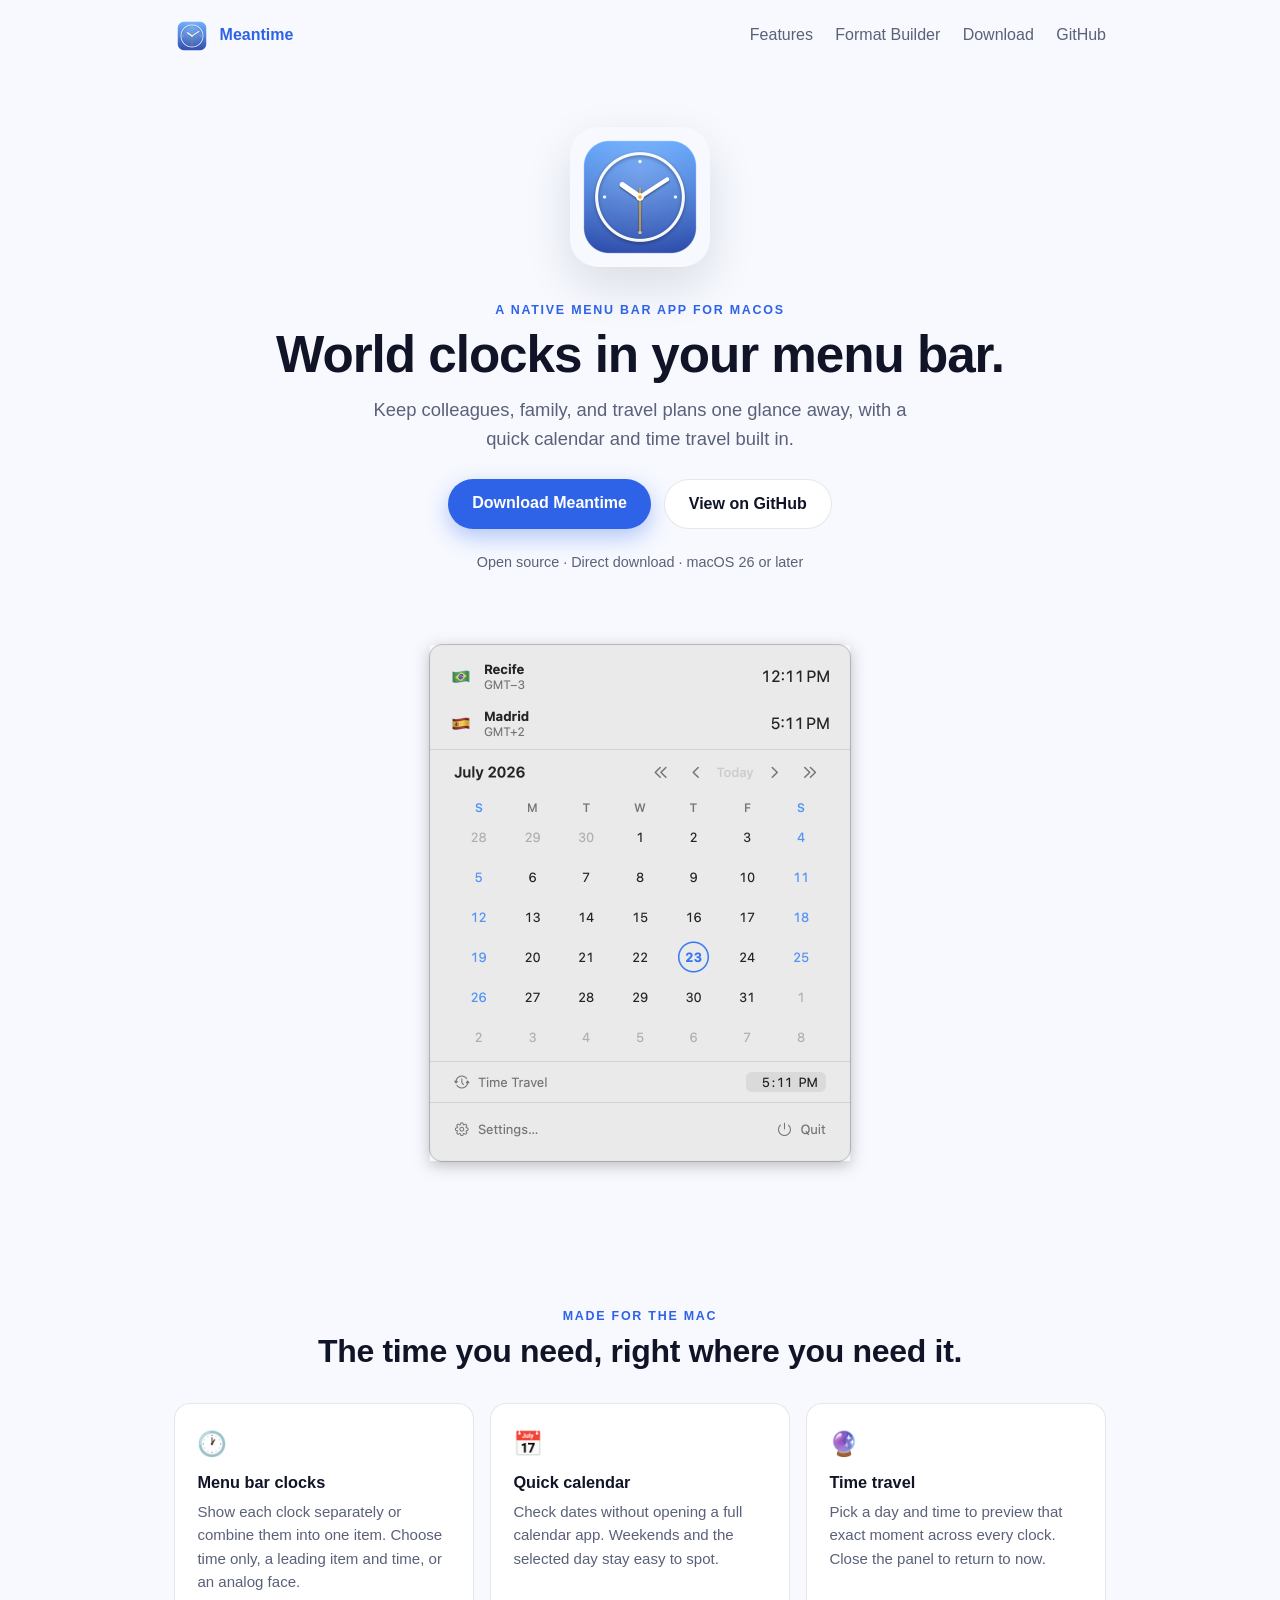
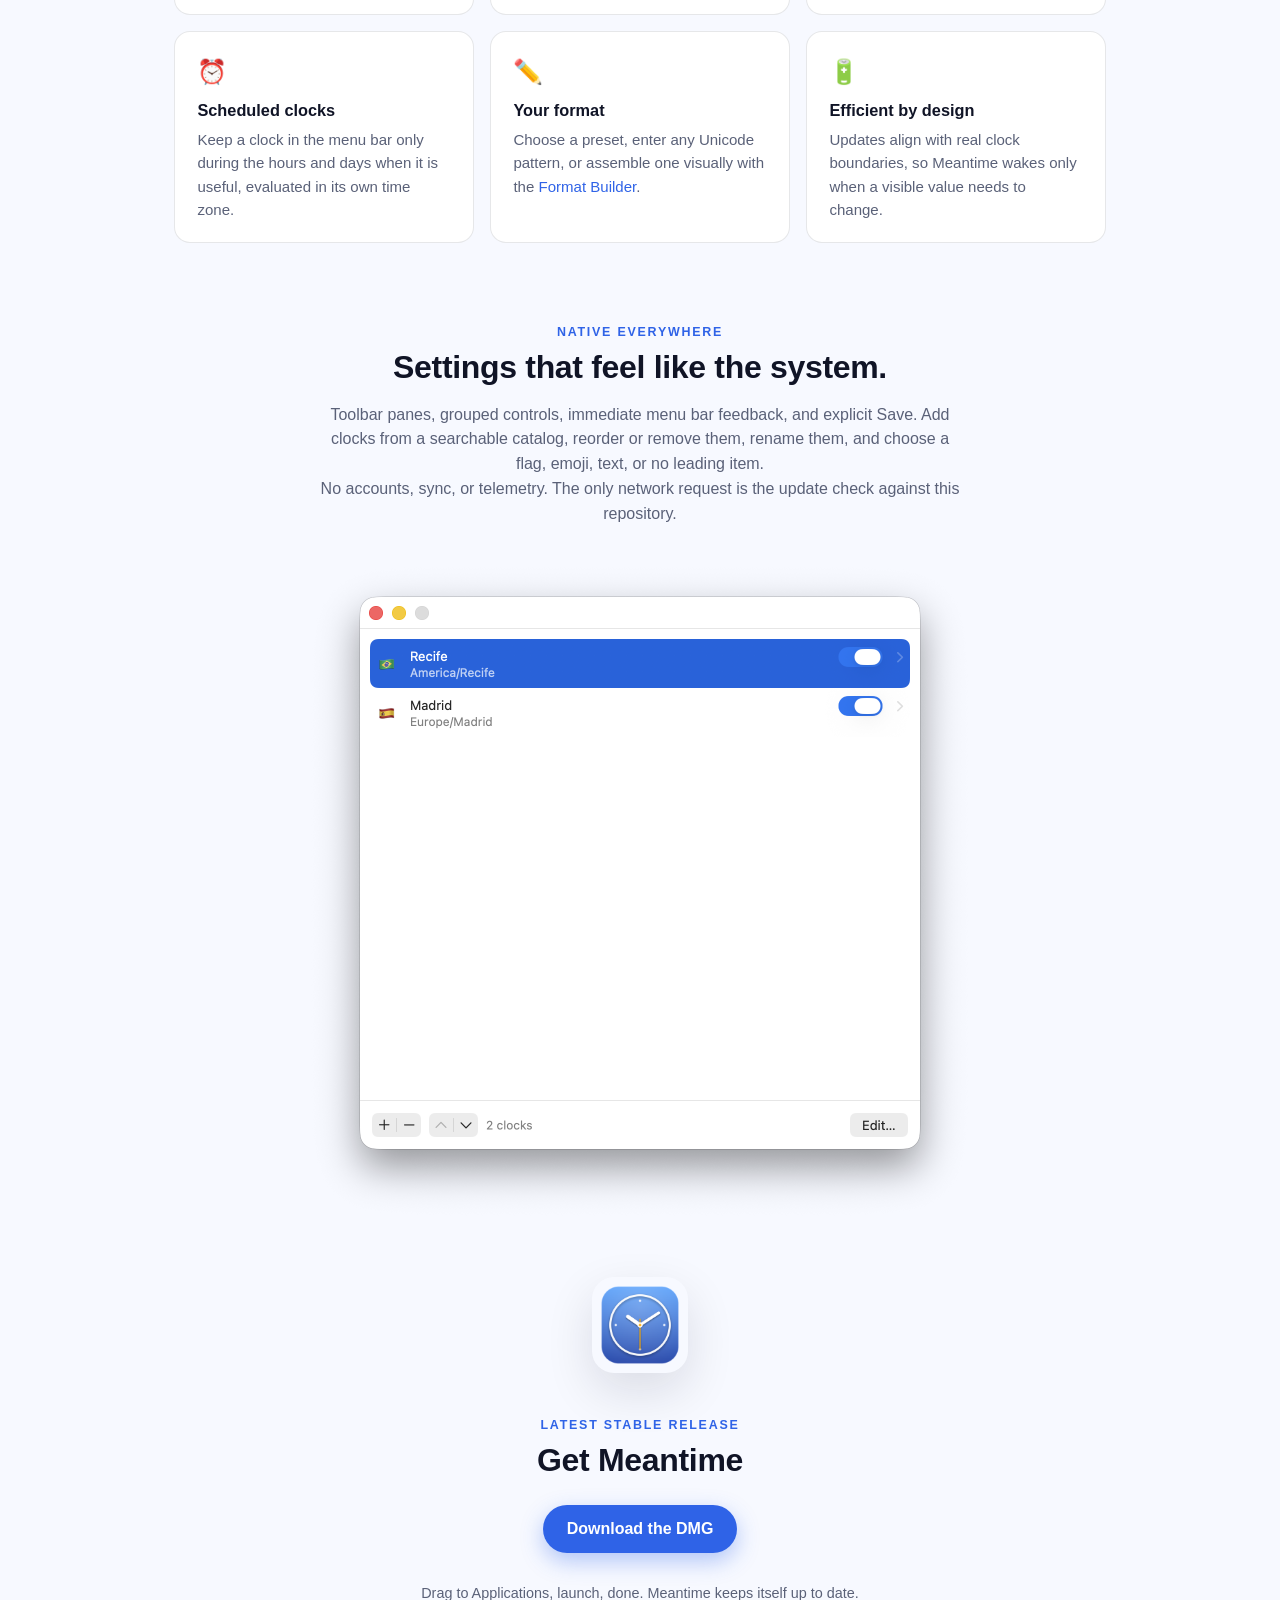
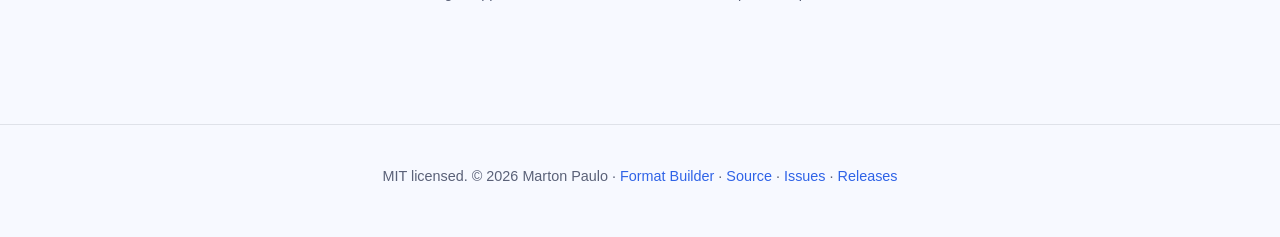
==== docs/index.html @ 8549adee "feat(site): social card on the v2 visual system, published as JPEG A violet dusk gradient (day turni" ====
<!doctype html>
<html lang="en">
<head>
  <meta charset="utf-8">
  <meta name="viewport" content="width=device-width, initial-scale=1">
  <meta name="color-scheme" content="light dark">
  <title>Meantime · World clock for the Mac menu bar</title>
  <meta name="description" content="A native macOS world clock for the menu bar: scheduled clocks, a quick month calendar, time travel across time zones and a custom format. Free and open source.">
  <meta name="theme-color" content="#f7f9ff" media="(prefers-color-scheme: light)">
  <meta name="theme-color" content="#0b0e1a" media="(prefers-color-scheme: dark)">
  <link rel="canonical" href="https://meantime.martonpaulo.com/">
  <link rel="icon" type="image/png" href="assets/favicon.png">
  <link rel="apple-touch-icon" href="assets/app-icon.png">
  <meta property="og:type" content="website">
  <meta property="og:site_name" content="Meantime">
  <meta property="og:locale" content="en_US">
  <meta property="og:title" content="Meantime · World clock for the Mac menu bar">
  <meta property="og:description" content="A native macOS world clock for the menu bar: scheduled clocks, a quick month calendar, time travel across time zones and a custom format. Free and open source.">
  <meta property="og:url" content="https://meantime.martonpaulo.com/">
  <meta property="og:image" content="https://meantime.martonpaulo.com/social-card.jpg">
  <meta property="og:image:type" content="image/jpeg">
  <meta property="og:image:width" content="1200">
  <meta property="og:image:height" content="630">
  <meta property="og:image:alt" content="The Meantime clock icon and the words Free for Mac, open source, Meantime, World clocks in your menu bar, beside the Meantime panel with two clocks and a month calendar.">
  <meta name="twitter:card" content="summary_large_image">
  <meta name="twitter:title" content="Meantime · World clock for the Mac menu bar">
  <meta name="twitter:description" content="A native macOS world clock for the menu bar: scheduled clocks, a quick month calendar, time travel across time zones and a custom format. Free and open source.">
  <meta name="twitter:image" content="https://meantime.martonpaulo.com/social-card.jpg">
  <meta name="twitter:image:alt" content="Meantime: world clocks in your menu bar">
  <script type="application/ld+json">
  {
    "@context": "https://schema.org",
    "@type": "SoftwareApplication",
    "name": "Meantime",
    "url": "https://meantime.martonpaulo.com/",
    "description": "A native macOS menu bar app for world clocks: scheduled clocks, a quick month calendar, time travel, and a fully buildable time format.",
    "applicationCategory": "UtilitiesApplication",
    "operatingSystem": "macOS 26 or later",
    "image": "https://meantime.martonpaulo.com/social-card.jpg",
    "screenshot": "https://meantime.martonpaulo.com/screenshots/panel.webp",
    "downloadUrl": "https://github.com/martonpaulo/meantime/releases/latest",
    "license": "https://opensource.org/licenses/MIT",
    "author": { "@type": "Person", "name": "Marton Paulo" },
    "offers": { "@type": "Offer", "price": "0", "priceCurrency": "USD" }
  }
  </script>
  <link rel="preload" as="image" href="screenshots/panel.webp" fetchpriority="high">
  <link rel="stylesheet" href="styles/main.css">
</head>
<body>
  <a class="skip-link" href="#main">Skip to content</a>
  <header class="site-header" aria-label="Primary navigation">
    <a class="brand" href="#top" aria-label="Meantime home" aria-current="page">
      <img src="assets/app-icon-72.png" width="36" height="36" alt="">
      <span>Meantime</span>
    </a>
    <nav aria-label="Page sections">
      <a href="#features">Features</a>
      <a href="format.html">Format Builder</a>
      <a href="#download">Download</a>
      <a href="https://github.com/martonpaulo/meantime">GitHub</a>
    </nav>
  </header>

  <main id="main">
    <section class="hero" id="top" aria-labelledby="hero-title">
      <img class="hero-icon" src="assets/app-icon-280.png" width="140" height="140" alt="Meantime application icon">
      <p class="eyebrow">A native menu bar app for macOS</p>
      <h1 id="hero-title">World clocks in your menu bar.</h1>
      <p class="hero-summary">Keep colleagues, family, and travel plans one glance away, with a quick calendar and time travel built in.</p>
      <div class="actions">
        <a class="button primary" href="https://github.com/martonpaulo/meantime/releases/latest">Download Meantime</a>
        <a class="button secondary" href="https://github.com/martonpaulo/meantime">View on GitHub</a>
      </div>
      <p class="compatibility">Open source · Direct download · macOS 26 or later</p>
      <img class="hero-shot" src="screenshots/panel.webp"
           alt="The Meantime panel showing world clocks, a month calendar, and time travel"
           width="466" height="562" fetchpriority="high" decoding="async">
    </section>

    <section class="section" id="features" aria-labelledby="features-title">
      <p class="eyebrow">Made for the Mac</p>
      <h2 id="features-title">The time you need, right where you need it.</h2>
      <div class="feature-grid">
        <article><span aria-hidden="true">🕐</span><h3>Menu bar clocks</h3><p>Show each clock separately or combine them into one item. Choose time only, a leading item and time, or an analog face.</p></article>
        <article><span aria-hidden="true">📅</span><h3>Quick calendar</h3><p>Check dates without opening a full calendar app. Weekends and the selected day stay easy to spot.</p></article>
        <article><span aria-hidden="true">🔮</span><h3>Time travel</h3><p>Pick a day and time to preview that exact moment across every clock. Close the panel to return to now.</p></article>
        <article><span aria-hidden="true">⏰</span><h3>Scheduled clocks</h3><p>Keep a clock in the menu bar only during the hours and days when it is useful, evaluated in its own time zone.</p></article>
        <article><span aria-hidden="true">✏️</span><h3>Your format</h3><p>Choose a preset, enter any Unicode pattern, or assemble one visually with the <a href="format.html">Format Builder</a>.</p></article>
        <article><span aria-hidden="true">🔋</span><h3>Efficient by design</h3><p>Updates align with real clock boundaries, so Meantime wakes only when a visible value needs to change.</p></article>
      </div>
    </section>

    <section class="section" aria-labelledby="settings-title">
      <p class="eyebrow">Native everywhere</p>
      <h2 id="settings-title">Settings that feel like the system.</h2>
      <p>Toolbar panes, grouped controls, immediate menu bar feedback, and explicit Save. Add clocks from a searchable catalog, reorder or remove them, rename them, and choose a flag, emoji, text, or no leading item.</p>
      <p>No accounts, sync, or telemetry. The only network request is the update check against this repository.</p>
      <img class="settings-shot" src="screenshots/settings-clocks.webp"
           alt="Meantime Settings showing a native selectable list of clocks with add, remove, reorder, and edit controls"
           width="672" height="664" loading="lazy" decoding="async">
    </section>

    <section class="section download" id="download" aria-labelledby="download-title">
      <img src="assets/app-icon-280.png" alt="" width="96" height="96" loading="lazy" decoding="async">
      <p class="eyebrow">Latest stable release</p>
      <h2 id="download-title">Get Meantime</h2>
      <div class="actions">
        <a class="button primary" href="https://github.com/martonpaulo/meantime/releases/latest">Download the DMG</a>
      </div>
      <p class="compatibility">Drag to Applications, launch, done. Meantime keeps itself up to date.</p>
    </section>
  </main>

  <footer class="site-footer">
    <p>MIT licensed. © 2026 Marton Paulo ·
      <a href="format.html">Format Builder</a> ·
      <a href="https://github.com/martonpaulo/meantime">Source</a> ·
      <a href="https://github.com/martonpaulo/meantime/issues">Issues</a> ·
      <a href="https://github.com/martonpaulo/meantime/releases">Releases</a>
    </p>
  </footer>
</body>
</html>
---- docs/styles/main.css ----
/* Meantime landing page: self-contained, light/dark aware. */
:root {
  color-scheme: light dark;
  --bg: #f7f9ff;
  --surface: #ffffff;
  --ink: #101426;
  --muted: #5a6178;
  --accent: #2f63e7;
  --error: #b42318;
  --accent-ink: #ffffff;
  --border: rgba(16, 20, 38, 0.10);
  --shadow: 0 18px 48px rgba(16, 20, 38, 0.12);
  --radius: 16px;
}
@media (prefers-color-scheme: dark) {
  :root {
    --bg: #0b0e1a;
    --surface: #151a2c;
    --ink: #eef1fb;
    --muted: #9aa3c0;
    --accent: #5a8bff;
    --error: #ff6961;
    --accent-ink: #0b0e1a;
    --border: rgba(238, 241, 251, 0.12);
    --shadow: 0 18px 48px rgba(0, 0, 0, 0.5);
  }
}

* { box-sizing: border-box; }
/* Animated scrolling is a vestibular trigger, so offer it only to visitors who
   have not asked the system for reduced motion. */
@media (prefers-reduced-motion: no-preference) {
  html { scroll-behavior: smooth; }
}
body {
  margin: 0;
  font-family: -apple-system, BlinkMacSystemFont, "SF Pro Text", "Helvetica Neue", sans-serif;
  background: var(--bg);
  color: var(--ink);
  line-height: 1.55;
}
img { max-width: 100%; height: auto; }
a { color: var(--accent); text-decoration: none; }
a:hover { text-decoration: underline; }
:where(a, button, input, select):focus-visible {
  outline: 3px solid var(--accent);
  outline-offset: 3px;
}

.skip-link {
  position: absolute; left: -9999px; top: 0; background: var(--accent);
  color: var(--accent-ink); padding: 0.5rem 1rem; border-radius: 8px; z-index: 10;
}
.skip-link:focus { left: 1rem; top: 1rem; }

.site-header {
  display: flex; align-items: center; justify-content: space-between;
  flex-wrap: wrap; gap: 0.5rem 1.2rem;
  max-width: 980px; margin: 0 auto; padding: 1.1rem 1.5rem;
}
.brand { display: flex; align-items: center; gap: 0.6rem; font-weight: 700; color: var(--ink); flex-shrink: 0; }
.brand img { border-radius: 8px; }
.site-header nav { display: flex; gap: 1.4rem; }
.site-header nav a { color: var(--muted); font-weight: 500; }
.site-header nav a:hover { color: var(--accent); text-decoration: none; }
.site-header [aria-current="page"] { color: var(--accent); }

@media (max-width: 640px) {
  .site-header { justify-content: center; padding-inline: 1rem; }
  .site-header nav {
    width: 100%; justify-content: center; flex-wrap: wrap;
    gap: 0.5rem 1rem; text-align: center;
  }
}

main { max-width: 980px; margin: 0 auto; padding: 0 1.5rem 4rem; }

.hero { text-align: center; padding: 3.5rem 0 2rem; }
.hero-icon { border-radius: 28px; box-shadow: var(--shadow); }
.eyebrow {
  text-transform: uppercase; letter-spacing: 0.14em; font-size: 0.78rem;
  font-weight: 700; color: var(--accent); margin: 1.6rem 0 0.4rem;
}
h1 { font-size: clamp(2.1rem, 5.5vw, 3.2rem); line-height: 1.12; margin: 0.2rem 0 0.8rem; letter-spacing: -0.02em; }
h2 { font-size: clamp(1.5rem, 3.4vw, 2rem); line-height: 1.18; margin: 0.2rem 0 0.7rem; letter-spacing: -0.01em; }
.hero-summary { font-size: 1.15rem; color: var(--muted); max-width: 34rem; margin: 0 auto 1.6rem; }

.actions { display: flex; gap: 0.8rem; justify-content: center; flex-wrap: wrap; }
.button {
  display: inline-block; padding: 0.72rem 1.5rem; border-radius: 999px;
  font-weight: 600; transition: transform 0.12s ease, box-shadow 0.12s ease;
}
.button:hover { text-decoration: none; transform: translateY(-1px); }
.button.primary { background: var(--accent); color: var(--accent-ink); box-shadow: 0 8px 22px rgba(47, 99, 231, 0.35); }
.button.secondary { border: 1px solid var(--border); color: var(--ink); background: var(--surface); }
.compatibility { color: var(--muted); font-size: 0.9rem; margin-top: 1rem; }
.actions + .compatibility { margin-top: 1.35rem; }

/* The screenshots are captures of the real windows, so they already carry the
   system's own corner radius and shadow. Adding a border-radius here would cut
   the corner at a different radius than the window's, and a box-shadow would
   stack a second shadow on top of the one in the image. */
.hero-shot { margin-top: 2.4rem; }
.settings-shot { display: block; margin: 2rem auto 0; }

.section { padding: 3.4rem 0 0; text-align: center; }
.section > p:not(.eyebrow) { color: var(--muted); max-width: 40rem; margin: 0 auto; }
.section h2 { margin-bottom: 1rem; }
.section .actions { margin-top: 1.6rem; }

.feature-grid {
  display: grid; grid-template-columns: repeat(auto-fit, minmax(250px, 1fr));
  gap: 1rem; margin-top: 2rem; text-align: left;
}
.feature-grid article {
  background: var(--surface); border: 1px solid var(--border);
  border-radius: var(--radius); padding: 1.3rem 1.4rem;
}
.feature-grid span { font-size: 1.5rem; }
.feature-grid h3 { margin: 0.5rem 0 0.3rem; font-size: 1.02rem; }
.feature-grid p { margin: 0; color: var(--muted); font-size: 0.94rem; }

.download { padding-bottom: 0.5rem; }
.download img { border-radius: 22px; box-shadow: var(--shadow); margin-bottom: 0.6rem; }
.section.download > .compatibility { margin-top: 1.8rem; }

/* Format builder */
.builder-page { padding-top: 2rem; }
.builder-intro { max-width: 36rem; margin: 0 auto; }
.builder {
  max-width: 720px; margin: 0 auto; text-align: left;
  /* Room the sticky pattern bar occupies, so scrolling a control into view
     never parks it underneath. Below 560px the bar wraps onto two rows. */
  --sticky-allowance: 7.5rem;
}
@media (max-width: 560px) { .builder { --sticky-allowance: 11rem; } }
/* Keep only the pattern field and its buttons in view while the token reference
   below scrolls: a compact bar the page can always spare room for. The preview
   and preset stay in normal flow, because at their full-date height they used to
   cover the whole short viewport and swallow clicks meant for the tokens below. */
.builder-sticky {
  position: sticky;
  top: 0;
  z-index: 5;
  background: var(--bg);
  padding-block: 0.8rem;
  margin-bottom: 1.6rem;
}
.builder-sticky .pattern-row { margin-bottom: 0; }
/* Heights are in rem so the guard follows browser zoom and text scaling: below
   roughly three bar heights of viewport there is nothing left to scroll past,
   so the bar returns to normal flow rather than sitting on top of the tokens. */
@media (max-height: 18rem) {
  .builder-sticky { position: static; }
  .builder { --sticky-allowance: 1rem; }
}
@media (max-width: 560px) and (max-height: 26rem) {
  /* Below 560px the bar wraps onto two rows and needs proportionally more space. */
  .builder-sticky { position: static; }
  .builder { --sticky-allowance: 1rem; }
}
/* Never scroll a builder control flush against a viewport edge, and never under
   the sticky bar: focus follows this margin, so keyboard users always see the
   control they just reached. */
.builder fieldset,
.builder :is(button, input, select) {
  scroll-margin-block: var(--sticky-allowance) 2rem;
}
.preview-card {
  background: var(--surface); border: 1px solid var(--border);
  border-radius: var(--radius); box-shadow: var(--shadow);
  padding: 1.6rem; text-align: center; margin: 2rem 0 1.4rem;
}
.preview-time {
  font-variant-numeric: tabular-nums;
  font-size: clamp(2rem, 6vw, 3rem); font-weight: 700; letter-spacing: -0.01em;
}
.preview-caption { color: var(--muted); font-size: 0.85rem; margin: 0.3rem 0 0; }
.preset-row { margin-bottom: 1rem; }
.preset-row label, .literal-row label { display: block; font-weight: 650; margin-bottom: 0.35rem; }
.preset-row select, .pattern-row input, .literal-row input {
  width: 100%; font: inherit; padding: 0.65rem 0.8rem; border-radius: 10px;
  border: 1px solid var(--border); background: var(--surface); color: var(--ink);
}
.pattern-row { display: grid; grid-template-columns: 1fr auto auto; gap: 0.6rem; margin-bottom: 1.6rem; }
.pattern-row input { font: 600 1.05rem/1.4 ui-monospace, "SF Mono", Menlo, monospace; }
.preset-row select:focus, .pattern-row input:focus, .literal-row input:focus {
  outline: 2px solid var(--accent); outline-offset: 1px;
}
.builder-button {
  font: inherit; font-weight: 600; padding: 0.65rem 1rem; border-radius: 10px;
  border: 1px solid var(--border); background: var(--surface); color: var(--ink); cursor: pointer;
}
.builder-button.primary { border-color: var(--accent); background: var(--accent); color: var(--accent-ink); }
.builder-button:hover:not(:disabled) { filter: brightness(1.08); border-color: var(--accent); }
.builder-button:disabled { cursor: not-allowed; opacity: 0.45; }
.builder-groups { display: grid; grid-template-columns: repeat(auto-fit, minmax(210px, 1fr)); gap: 0.8rem; }
.builder fieldset {
  border: 1px solid var(--border); border-radius: var(--radius);
  background: var(--surface); padding: 0.9rem 1rem 1rem; margin: 0;
}
.builder legend {
  font-weight: 700; font-size: 0.78rem; text-transform: uppercase;
  letter-spacing: 0.08em; color: var(--muted); padding: 0 0.35rem;
}
.token-buttons { display: flex; flex-wrap: wrap; gap: 0.45rem; }
.token-buttons button {
  min-width: 3.25rem; font: inherit; cursor: pointer; padding: 0.45rem 0.6rem;
  border: 1px solid var(--border); border-radius: 9px; background: transparent; color: var(--ink);
}
.token-buttons button:hover:not(:disabled) { border-color: var(--accent); }
.token-buttons button:disabled { cursor: not-allowed; opacity: 0.4; }
.token-buttons code { display: block; font-weight: 700; font-family: ui-monospace, "SF Mono", Menlo, monospace; }
.token-buttons small { display: block; color: var(--muted); }
.literal-fieldset { margin-top: 0.8rem !important; }
.literal-row { display: grid; grid-template-columns: 1fr auto; gap: 0.6rem; align-items: end; }
.builder .hint { color: var(--muted); font-size: 0.9rem; }
/* The validation message belongs beside the field it describes: it used to sit
   below the whole token reference, out of sight of the input it explains. */
.builder-status { min-height: 1.5em; color: var(--muted); font-size: 0.9rem; margin: 0.5rem 0 0; }
.builder-status.error { color: var(--error); }
.pattern-row input[aria-invalid="true"] { border-color: var(--error); }
.pattern-row input[aria-invalid="true"]:focus { outline-color: var(--error); }
.builder-help { margin-top: 1.4rem; }
.back { display: inline-block; margin-top: 2rem; }
@media (max-width: 560px) {
  .pattern-row { grid-template-columns: 1fr 1fr; }
  .pattern-row input { grid-column: 1 / -1; }
}

.site-footer {
  border-top: 1px solid var(--border); text-align: center;
  color: var(--muted); font-size: 0.9rem; padding: 1.6rem 1rem 2.2rem;
  margin-top: 3rem;
}
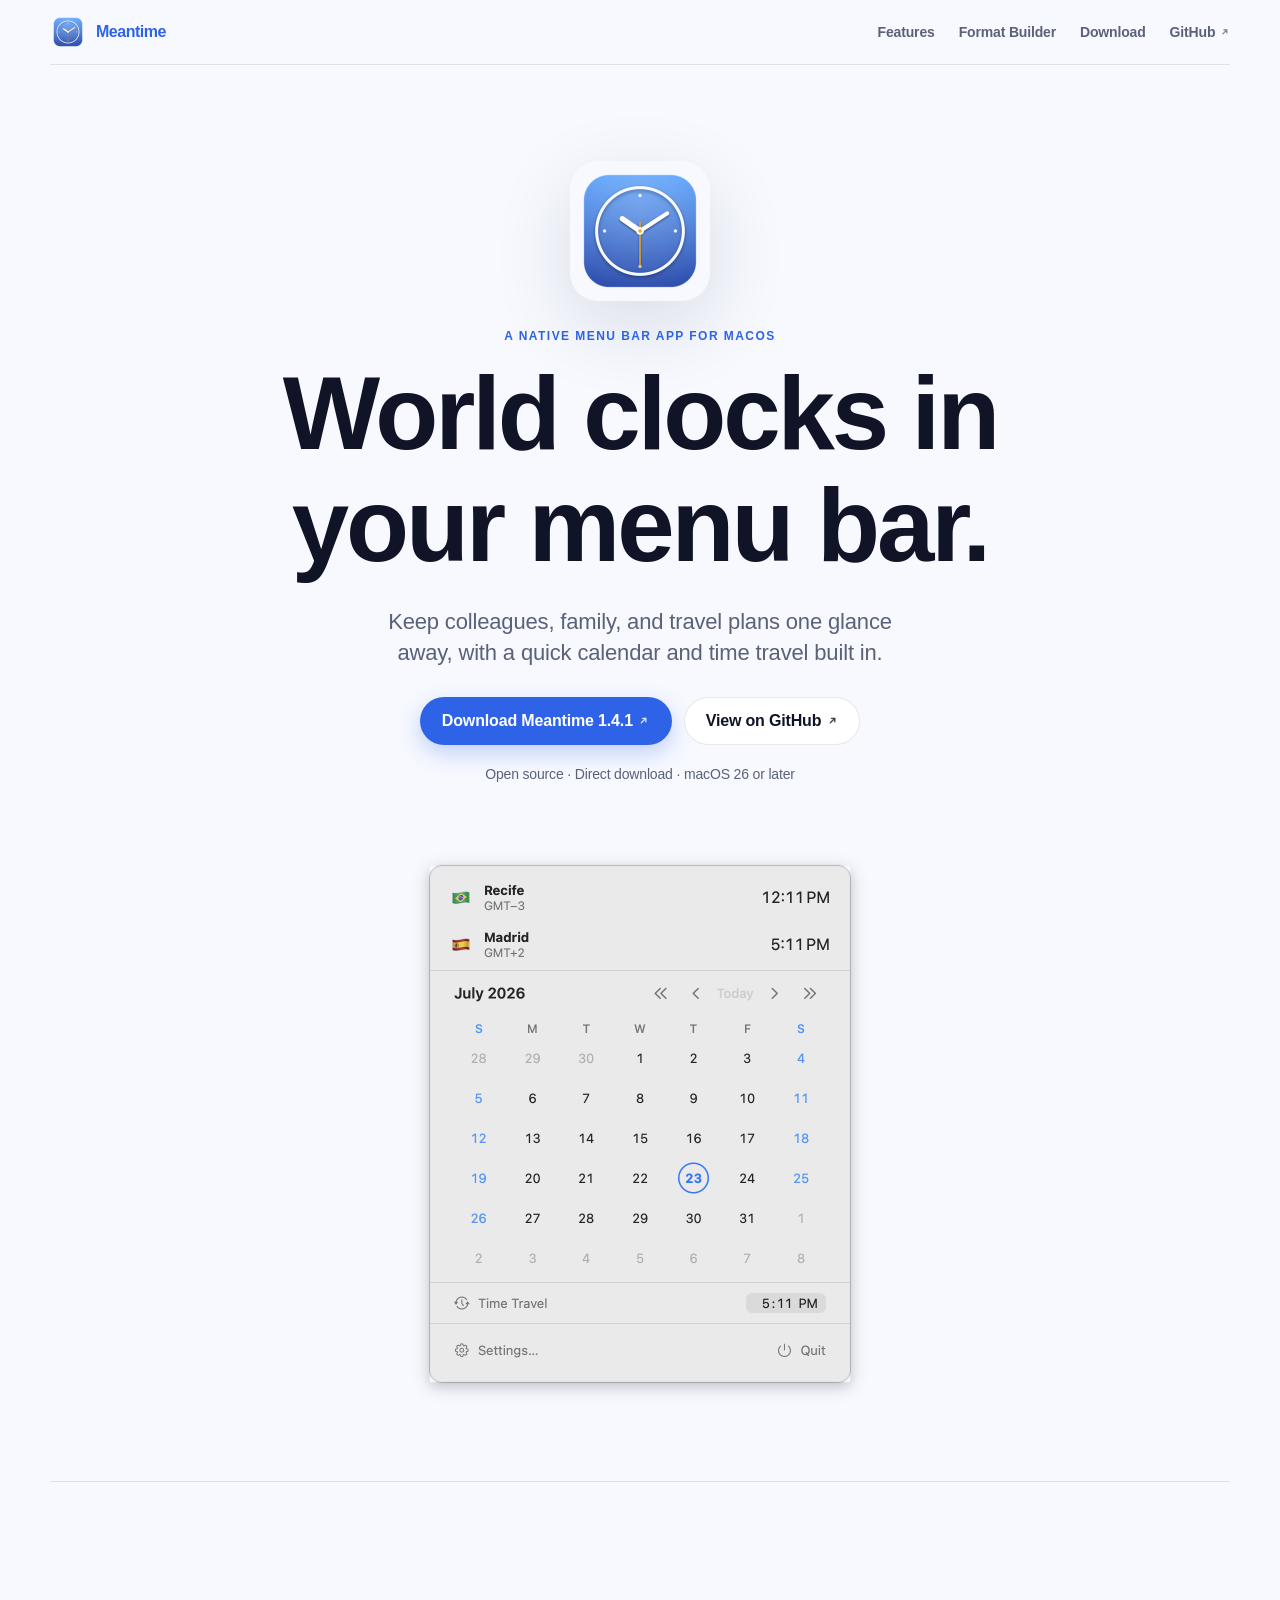
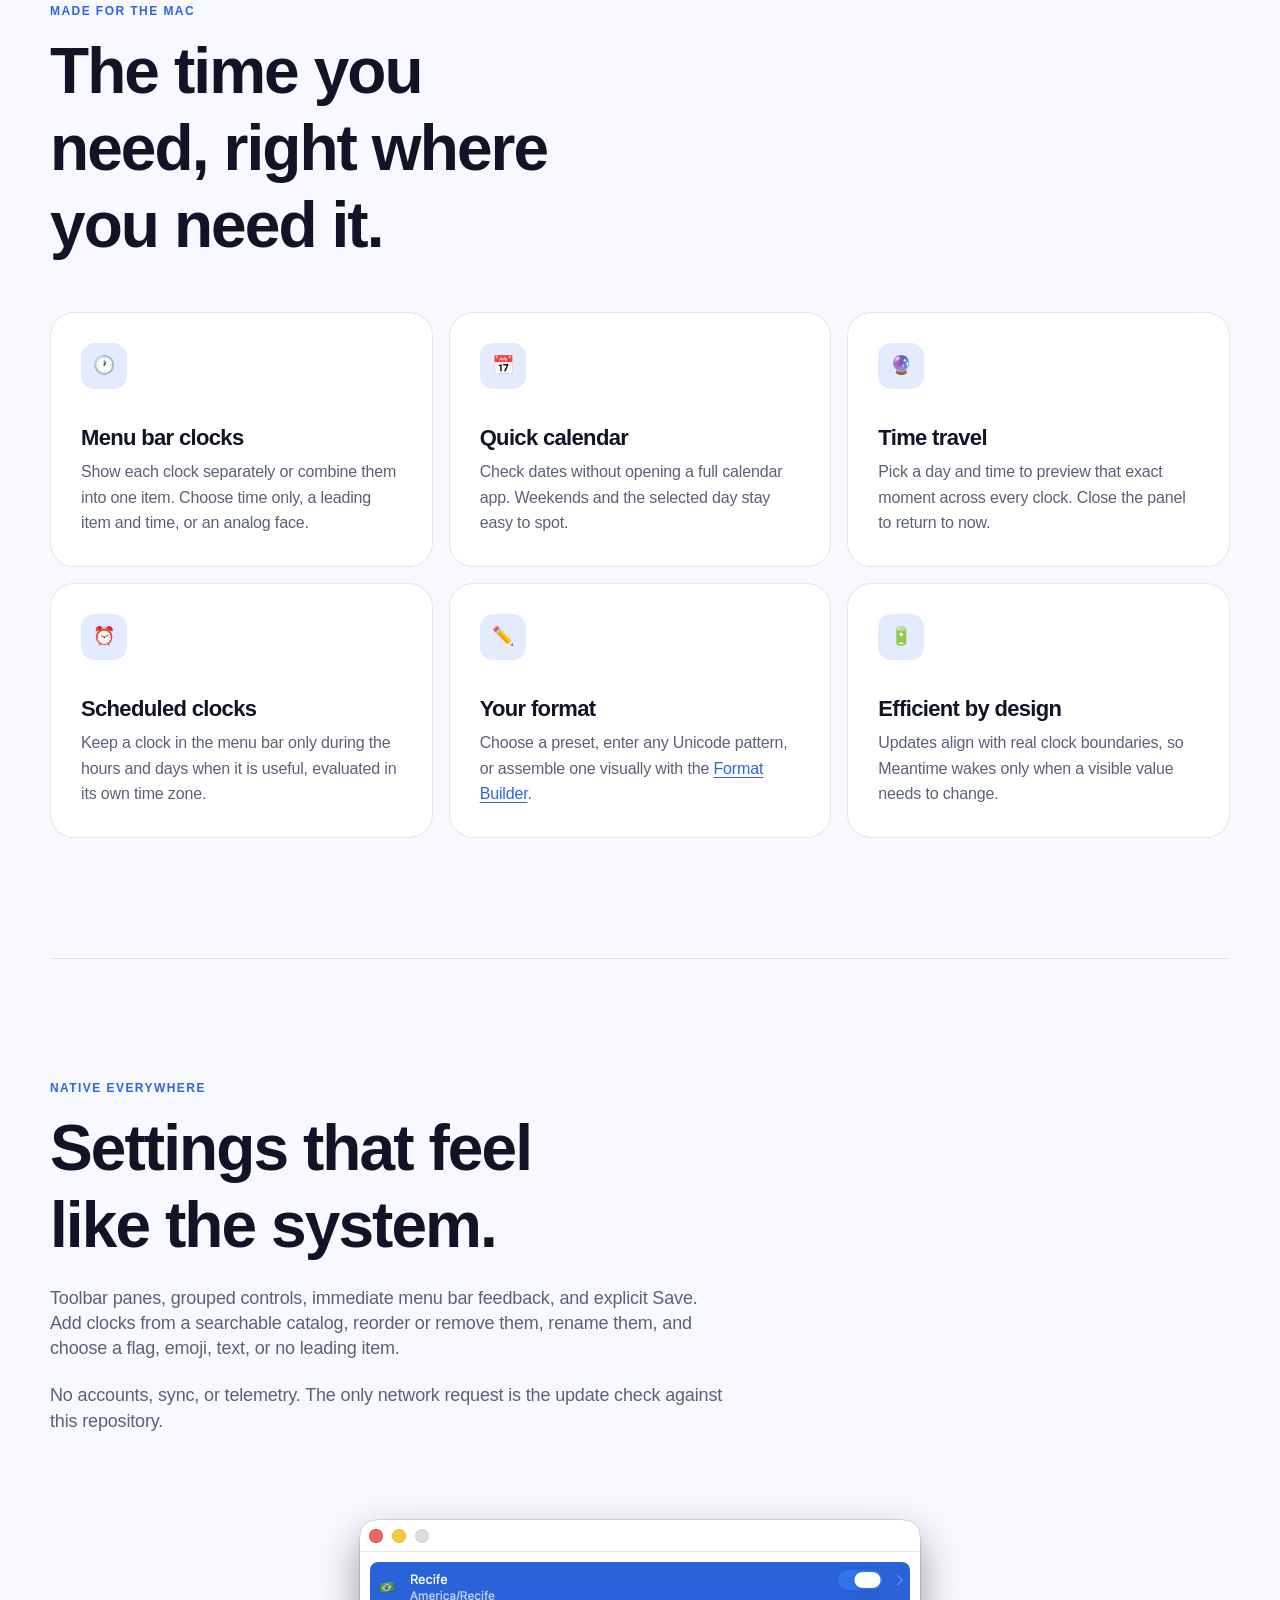
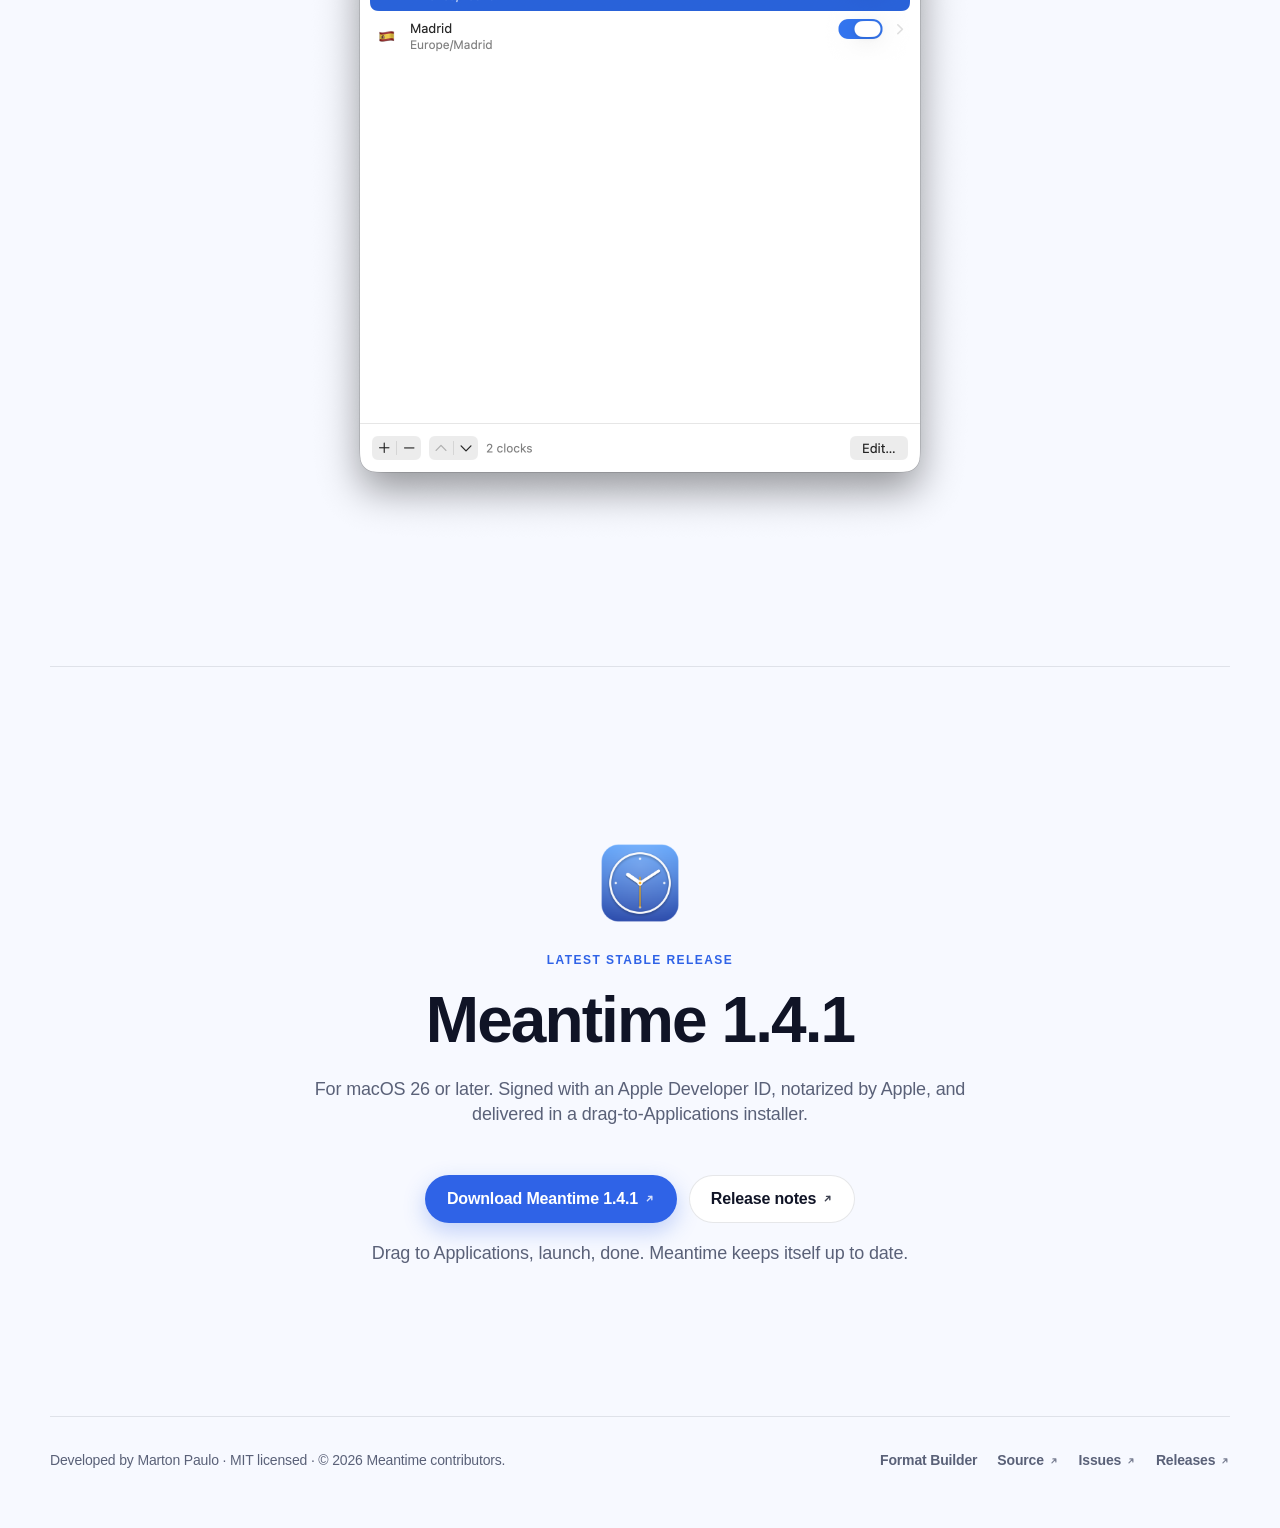
==== commit b827c6a9: "Bring the website onto the fleet landing-page design The page adopts WindowHop's structure: the stic" ====
--- a/docs/index.html
+++ b/docs/index.html
@@ -9,8 +9,8 @@
   <meta name="theme-color" content="#f7f9ff" media="(prefers-color-scheme: light)">
   <meta name="theme-color" content="#0b0e1a" media="(prefers-color-scheme: dark)">
   <link rel="canonical" href="https://meantime.martonpaulo.com/">
-  <link rel="icon" type="image/png" href="assets/favicon.png">
-  <link rel="apple-touch-icon" href="assets/app-icon.png">
+  <link rel="icon" href="favicon.ico" sizes="48x48">
+  <link rel="apple-touch-icon" href="apple-touch-icon.png">
   <meta property="og:type" content="website">
   <meta property="og:site_name" content="Meantime">
   <meta property="og:locale" content="en_US">
@@ -44,6 +44,8 @@
     "offers": { "@type": "Offer", "price": "0", "priceCurrency": "USD" }
   }
   </script>
+  <!-- Google names the site in results from this node on the home page. -->
+  <script type="application/ld+json">{"@context": "https://schema.org", "@type": "WebSite", "name": "Meantime", "url": "https://meantime.martonpaulo.com/"}</script>
   <link rel="preload" as="image" href="screenshots/panel.webp" fetchpriority="high">
   <link rel="stylesheet" href="styles/main.css">
 </head>
@@ -58,21 +60,23 @@
       <a href="#features">Features</a>
       <a href="format.html">Format Builder</a>
       <a href="#download">Download</a>
-      <a href="https://github.com/martonpaulo/meantime">GitHub</a>
+      <a href="https://github.com/martonpaulo/meantime" rel="noopener">GitHub<svg class="external-icon" viewBox="0 0 12 12" width="12" height="12" fill="none" aria-hidden="true" focusable="false"><path d="M3.6 8.4 8.4 3.6M4.8 3.6h3.6v3.6" stroke="currentColor" stroke-width="1.5" stroke-linecap="round" stroke-linejoin="round"/></svg></a>
     </nav>
   </header>
 
   <main id="main">
     <section class="hero" id="top" aria-labelledby="hero-title">
-      <img class="hero-icon" src="assets/app-icon-280.png" width="140" height="140" alt="Meantime application icon">
-      <p class="eyebrow">A native menu bar app for macOS</p>
-      <h1 id="hero-title">World clocks in your menu bar.</h1>
-      <p class="hero-summary">Keep colleagues, family, and travel plans one glance away, with a quick calendar and time travel built in.</p>
-      <div class="actions">
-        <a class="button primary" href="https://github.com/martonpaulo/meantime/releases/latest">Download Meantime</a>
-        <a class="button secondary" href="https://github.com/martonpaulo/meantime">View on GitHub</a>
+      <div class="hero-copy">
+        <img class="hero-icon" src="assets/app-icon-280.png" width="140" height="140" alt="Meantime application icon">
+        <p class="eyebrow">A native menu bar app for macOS</p>
+        <h1 id="hero-title">World clocks in your menu bar.</h1>
+        <p class="hero-summary">Keep colleagues, family, and travel plans one glance away, with a quick calendar and time travel built in.</p>
+        <div class="actions">
+          <a class="button primary" href="https://github.com/martonpaulo/meantime/releases/latest" rel="noopener">Download Meantime 1.4.1<svg class="external-icon" viewBox="0 0 12 12" width="12" height="12" fill="none" aria-hidden="true" focusable="false"><path d="M3.6 8.4 8.4 3.6M4.8 3.6h3.6v3.6" stroke="currentColor" stroke-width="1.5" stroke-linecap="round" stroke-linejoin="round"/></svg></a>
+          <a class="button secondary" href="https://github.com/martonpaulo/meantime" rel="noopener">View on GitHub<svg class="external-icon" viewBox="0 0 12 12" width="12" height="12" fill="none" aria-hidden="true" focusable="false"><path d="M3.6 8.4 8.4 3.6M4.8 3.6h3.6v3.6" stroke="currentColor" stroke-width="1.5" stroke-linecap="round" stroke-linejoin="round"/></svg></a>
+        </div>
+        <p class="compatibility">Open source · Direct download · macOS 26 or later</p>
       </div>
-      <p class="compatibility">Open source · Direct download · macOS 26 or later</p>
       <img class="hero-shot" src="screenshots/panel.webp"
            alt="The Meantime panel showing world clocks, a month calendar, and time travel"
            width="466" height="562" fetchpriority="high" decoding="async">
@@ -104,21 +108,24 @@
     <section class="section download" id="download" aria-labelledby="download-title">
       <img src="assets/app-icon-280.png" alt="" width="96" height="96" loading="lazy" decoding="async">
       <p class="eyebrow">Latest stable release</p>
-      <h2 id="download-title">Get Meantime</h2>
+      <h2 id="download-title">Meantime 1.4.1</h2>
+      <p>For macOS 26 or later. Signed with an Apple Developer ID, notarized by Apple, and delivered in a drag-to-Applications installer.</p>
       <div class="actions">
-        <a class="button primary" href="https://github.com/martonpaulo/meantime/releases/latest">Download the DMG</a>
+        <a class="button primary" href="https://github.com/martonpaulo/meantime/releases/latest" rel="noopener">Download Meantime 1.4.1<svg class="external-icon" viewBox="0 0 12 12" width="12" height="12" fill="none" aria-hidden="true" focusable="false"><path d="M3.6 8.4 8.4 3.6M4.8 3.6h3.6v3.6" stroke="currentColor" stroke-width="1.5" stroke-linecap="round" stroke-linejoin="round"/></svg></a>
+        <a class="button secondary" href="https://github.com/martonpaulo/meantime/releases" rel="noopener">Release notes<svg class="external-icon" viewBox="0 0 12 12" width="12" height="12" fill="none" aria-hidden="true" focusable="false"><path d="M3.6 8.4 8.4 3.6M4.8 3.6h3.6v3.6" stroke="currentColor" stroke-width="1.5" stroke-linecap="round" stroke-linejoin="round"/></svg></a>
       </div>
       <p class="compatibility">Drag to Applications, launch, done. Meantime keeps itself up to date.</p>
     </section>
   </main>
 
   <footer class="site-footer">
-    <p>MIT licensed. © 2026 Marton Paulo ·
-      <a href="format.html">Format Builder</a> ·
-      <a href="https://github.com/martonpaulo/meantime">Source</a> ·
-      <a href="https://github.com/martonpaulo/meantime/issues">Issues</a> ·
-      <a href="https://github.com/martonpaulo/meantime/releases">Releases</a>
-    </p>
+    <p>Developed by Marton Paulo · MIT licensed · © 2026 Meantime contributors.</p>
+    <nav aria-label="Site links">
+      <a href="format.html">Format Builder</a>
+      <a href="https://github.com/martonpaulo/meantime" rel="noopener">Source<svg class="external-icon" viewBox="0 0 12 12" width="12" height="12" fill="none" aria-hidden="true" focusable="false"><path d="M3.6 8.4 8.4 3.6M4.8 3.6h3.6v3.6" stroke="currentColor" stroke-width="1.5" stroke-linecap="round" stroke-linejoin="round"/></svg></a>
+      <a href="https://github.com/martonpaulo/meantime/issues" rel="noopener">Issues<svg class="external-icon" viewBox="0 0 12 12" width="12" height="12" fill="none" aria-hidden="true" focusable="false"><path d="M3.6 8.4 8.4 3.6M4.8 3.6h3.6v3.6" stroke="currentColor" stroke-width="1.5" stroke-linecap="round" stroke-linejoin="round"/></svg></a>
+      <a href="https://github.com/martonpaulo/meantime/releases" rel="noopener">Releases<svg class="external-icon" viewBox="0 0 12 12" width="12" height="12" fill="none" aria-hidden="true" focusable="false"><path d="M3.6 8.4 8.4 3.6M4.8 3.6h3.6v3.6" stroke="currentColor" stroke-width="1.5" stroke-linecap="round" stroke-linejoin="round"/></svg></a>
+    </nav>
   </footer>
 </body>
 </html>
--- a/docs/styles/main.css
+++ b/docs/styles/main.css
@@ -1,129 +1,269 @@
-/* Meantime landing page: self-contained, light/dark aware. */
+/* Fleet typography standard, 2026-09. This :root block is identical, in this
+   order, in windowhop, mailbell and meantime: the three sites share a design
+   but no package, so copying is the cost and identical ordering is what keeps
+   the drift greppable. The -apple-system stack is deliberate and stays: these
+   are landing pages for Mac apps, so the page wears the platform's own face. */
+:root {
+  --font-sans: -apple-system, BlinkMacSystemFont, "SF Pro Text", "Helvetica Neue", sans-serif;
+  --text-xs: 0.75rem;
+  --text-sm: 0.875rem;
+  --text-md: 1.125rem;
+  --text-lg: 1.375rem;
+  --text-xl: clamp(1.75rem, 1.25rem + 1.5vw, 2.25rem);
+  --text-2xl: clamp(2.5rem, 1.5rem + 3.5vw, 4rem);
+  --text-3xl: clamp(3rem, 1.25rem + 6.5vw, 6.5rem);
+  --leading-tight: 1.08;
+  --leading-snug: 1.2;
+  --leading-relaxed: 1.4;
+  --leading-body: 1.6;
+  --tracking-display: -0.03em;
+  --tracking-body: -0.01em;
+  --tracking-eyebrow: 0.12em;
+  --weight-body: 400;
+  --weight-strong: 600;
+  --weight-display: 700;
+  --measure: 68ch;
+  --measure-narrow: 44ch;
+  --measure-title: 16ch;
+}
+
+/* --- Meantime palette and page metrics ------------------------------------- */
 :root {
   color-scheme: light dark;
   --bg: #f7f9ff;
   --surface: #ffffff;
-  --ink: #101426;
-  --muted: #5a6178;
+  --surface-strong: #ffffff;
+  --text: #101426;
+  --secondary: #5a6178;
+  --line: rgba(16, 20, 38, 0.10);
   --accent: #2f63e7;
+  --accent-hover: #2451c7;
+  --button-primary-fg: #ffffff;
+  --button-primary-bg: #2f63e7;
+  --button-primary-bg-hover: #2451c7;
+  --button-glow: 0 8px 22px color-mix(in srgb, var(--accent) 28%, transparent);
+  --button-glow-hover: 0 12px 28px color-mix(in srgb, var(--accent) 34%, transparent);
+  --shadow: 0 24px 80px rgba(16, 20, 38, 0.12);
+  --radius: 28px;
+  --radius-card: 24px;
+  --page-width: min(1180px, calc(100% - 40px));
+  /* Meantime's own: the Format Builder's validation state. */
   --error: #b42318;
-  --accent-ink: #ffffff;
-  --border: rgba(16, 20, 38, 0.10);
-  --shadow: 0 18px 48px rgba(16, 20, 38, 0.12);
-  --radius: 16px;
-}
+}
+
 @media (prefers-color-scheme: dark) {
   :root {
     --bg: #0b0e1a;
     --surface: #151a2c;
-    --ink: #eef1fb;
-    --muted: #9aa3c0;
+    --surface-strong: #151a2c;
+    --text: #eef1fb;
+    --secondary: #9aa3c0;
+    --line: rgba(238, 241, 251, 0.12);
     --accent: #5a8bff;
+    --accent-hover: #82a8ff;
+    --button-primary-fg: #0b0e1a;
+    --button-primary-bg: #5a8bff;
+    --button-primary-bg-hover: #82a8ff;
+    --shadow: 0 28px 90px rgba(0, 0, 0, 0.5);
     --error: #ff6961;
-    --accent-ink: #0b0e1a;
-    --border: rgba(238, 241, 251, 0.12);
-    --shadow: 0 18px 48px rgba(0, 0, 0, 0.5);
   }
 }
 
+/* --- Shared structure ------------------------------------------------------
+   The section rhythm, hero, feature blocks, buttons and footer below are the
+   fleet's one landing-page design. Keep them in step across the three sites. */
+
 * { box-sizing: border-box; }
-/* Animated scrolling is a vestibular trigger, so offer it only to visitors who
-   have not asked the system for reduced motion. */
-@media (prefers-reduced-motion: no-preference) {
-  html { scroll-behavior: smooth; }
-}
+html { scroll-behavior: smooth; }
+/* The footer sits at the bottom of the viewport on a short page (the 404
+   above all) instead of floating in the middle of it. svh keeps mobile browser
+   chrome from pushing it off; vh is the fallback for anything older. */
 body {
+  min-height: 100vh;
+  min-height: 100svh;
+  display: flex;
+  flex-direction: column;
   margin: 0;
-  font-family: -apple-system, BlinkMacSystemFont, "SF Pro Text", "Helvetica Neue", sans-serif;
+  font-family: var(--font-sans);
+  font-weight: var(--weight-body);
+  line-height: var(--leading-body);
+  letter-spacing: var(--tracking-body);
   background: var(--bg);
-  color: var(--ink);
-  line-height: 1.55;
-}
-img { max-width: 100%; height: auto; }
-a { color: var(--accent); text-decoration: none; }
-a:hover { text-decoration: underline; }
+  color: var(--text);
+}
+a { color: inherit; }
+/* A link inside running copy shows itself. Navigation, buttons and link rows
+   carry their own treatment instead. */
+p a, li a, td a { color: var(--accent); text-decoration: underline; text-underline-offset: 0.18em; }
+.actions a, .link-row a, .site-footer a, .site-header a { text-decoration: none; }
+img { display: block; max-width: 100%; height: auto; }
+strong { font-weight: var(--weight-strong); }
+
+.skip-link { position: fixed; left: 16px; top: -80px; z-index: 100; padding: 10px 14px; border-radius: 10px; background: var(--text); color: var(--bg); text-decoration: none; }
+.skip-link:focus { top: 16px; }
+
 :where(a, button, input, select):focus-visible {
-  outline: 3px solid var(--accent);
-  outline-offset: 3px;
-}
-
-.skip-link {
-  position: absolute; left: -9999px; top: 0; background: var(--accent);
-  color: var(--accent-ink); padding: 0.5rem 1rem; border-radius: 8px; z-index: 10;
-}
-.skip-link:focus { left: 1rem; top: 1rem; }
+  outline: 3px solid color-mix(in srgb, var(--accent) 70%, white);
+  outline-offset: 4px;
+  border-radius: 8px;
+}
+
+/* One icon for every link that leaves the site: the GitHub button, another site
+   of the fleet, any external documentation. A link to another page of this site
+   never carries it. */
+.external-icon {
+  flex: none;
+  width: 0.7em;
+  height: 0.7em;
+  margin-left: 0.35em;
+  vertical-align: baseline;
+  opacity: 0.8;
+}
 
 .site-header {
-  display: flex; align-items: center; justify-content: space-between;
-  flex-wrap: wrap; gap: 0.5rem 1.2rem;
-  max-width: 980px; margin: 0 auto; padding: 1.1rem 1.5rem;
-}
-.brand { display: flex; align-items: center; gap: 0.6rem; font-weight: 700; color: var(--ink); flex-shrink: 0; }
-.brand img { border-radius: 8px; }
-.site-header nav { display: flex; gap: 1.4rem; }
-.site-header nav a { color: var(--muted); font-weight: 500; }
-.site-header nav a:hover { color: var(--accent); text-decoration: none; }
+  position: sticky; top: 0; z-index: 20;
+  display: flex; align-items: center; justify-content: space-between; gap: 12px 24px;
+  width: var(--page-width); margin: 0 auto; padding: 14px 0;
+  background: color-mix(in srgb, var(--bg) 82%, transparent);
+  backdrop-filter: blur(22px) saturate(1.4);
+  border-bottom: 1px solid var(--line);
+}
+.brand { display: inline-flex; align-items: center; gap: 10px; font-weight: var(--weight-strong); text-decoration: none; letter-spacing: var(--tracking-display); }
+.brand img { border-radius: 9px; }
+.site-header nav { display: flex; gap: 24px; }
+.site-header nav a, .text-link, .link-row a, .site-footer a {
+  display: inline-flex; align-items: center;
+  color: var(--secondary); text-decoration: none;
+  font-size: var(--text-sm); font-weight: var(--weight-strong);
+}
+.site-header nav a:hover, .text-link:hover, .link-row a:hover, .site-footer a:hover { color: var(--accent); }
 .site-header [aria-current="page"] { color: var(--accent); }
 
-@media (max-width: 640px) {
-  .site-header { justify-content: center; padding-inline: 1rem; }
-  .site-header nav {
-    width: 100%; justify-content: center; flex-wrap: wrap;
-    gap: 0.5rem 1rem; text-align: center;
-  }
-}
-
-main { max-width: 980px; margin: 0 auto; padding: 0 1.5rem 4rem; }
-
-.hero { text-align: center; padding: 3.5rem 0 2rem; }
-.hero-icon { border-radius: 28px; box-shadow: var(--shadow); }
+main, .site-footer { width: var(--page-width); margin-inline: auto; }
+main { flex: 1 0 auto; }
+.site-footer { margin-top: auto; }
+
+.hero { padding: 96px 0 72px; text-align: center; overflow: hidden; }
+.hero-copy { max-width: 820px; margin: 0 auto; }
 .eyebrow {
-  text-transform: uppercase; letter-spacing: 0.14em; font-size: 0.78rem;
-  font-weight: 700; color: var(--accent); margin: 1.6rem 0 0.4rem;
-}
-h1 { font-size: clamp(2.1rem, 5.5vw, 3.2rem); line-height: 1.12; margin: 0.2rem 0 0.8rem; letter-spacing: -0.02em; }
-h2 { font-size: clamp(1.5rem, 3.4vw, 2rem); line-height: 1.18; margin: 0.2rem 0 0.7rem; letter-spacing: -0.01em; }
-.hero-summary { font-size: 1.15rem; color: var(--muted); max-width: 34rem; margin: 0 auto 1.6rem; }
-
-.actions { display: flex; gap: 0.8rem; justify-content: center; flex-wrap: wrap; }
+  margin: 0 0 12px; color: var(--accent);
+  font-size: var(--text-xs); font-weight: var(--weight-display);
+  text-transform: uppercase; letter-spacing: var(--tracking-eyebrow);
+}
+/* Balanced wrapping is for headings. Body copy reads worse when the browser
+   evens out the last lines of a long paragraph. */
+h1, h2, h3 { text-wrap: balance; }
+h1 {
+  max-width: var(--measure-title); margin: 0 auto;
+  font-size: var(--text-3xl); line-height: var(--leading-tight);
+  letter-spacing: var(--tracking-display); font-weight: var(--weight-display);
+}
+.hero-summary {
+  max-width: var(--measure-narrow); margin: 26px auto 28px;
+  color: var(--secondary); font-size: var(--text-lg); line-height: var(--leading-relaxed);
+}
+
+.actions { display: flex; flex-wrap: wrap; justify-content: center; gap: 12px; }
+/* Buttons take Mailbell's motion: a short rise on hover with the shadow
+   following it on the same curve, and the press putting the button back down. */
 .button {
-  display: inline-block; padding: 0.72rem 1.5rem; border-radius: 999px;
-  font-weight: 600; transition: transform 0.12s ease, box-shadow 0.12s ease;
-}
-.button:hover { text-decoration: none; transform: translateY(-1px); }
-.button.primary { background: var(--accent); color: var(--accent-ink); box-shadow: 0 8px 22px rgba(47, 99, 231, 0.35); }
-.button.secondary { border: 1px solid var(--border); color: var(--ink); background: var(--surface); }
-.compatibility { color: var(--muted); font-size: 0.9rem; margin-top: 1rem; }
-.actions + .compatibility { margin-top: 1.35rem; }
-
+  display: inline-flex; align-items: center; justify-content: center;
+  min-height: 48px; padding: 0 22px; border-radius: 999px;
+  text-decoration: none; font-size: 1rem; font-weight: var(--weight-strong);
+  transition: transform 0.12s ease, box-shadow 0.12s ease, background-color 0.12s ease, color 0.12s ease;
+}
+.button:hover { transform: translateY(-1px); text-decoration: none; }
+.button:active { transform: translateY(0); }
+/* The soft halo under the download button. Mailbell's was a fixed rgba of its
+   own accent; here it is mixed from whichever accent the site carries. */
+.button.primary {
+  background: var(--button-primary-bg); color: var(--button-primary-fg);
+  box-shadow: var(--button-glow);
+}
+.button.primary:hover { background: var(--button-primary-bg-hover); box-shadow: var(--button-glow-hover); }
+.button.secondary { background: var(--surface-strong); color: var(--text); box-shadow: inset 0 0 0 1px var(--line); }
+.compatibility { margin: 18px 0 0; color: var(--secondary); font-size: var(--text-sm); }
+
+.section { padding: 120px 0; border-top: 1px solid var(--line); }
+.section h2 {
+  max-width: var(--measure-title); margin: 0;
+  font-size: var(--text-2xl); line-height: var(--leading-snug);
+  letter-spacing: var(--tracking-display); font-weight: var(--weight-display);
+}
+/* The rhythm inside a section: eyebrow, heading, an optional lead paragraph at
+   22px, then whatever the section shows at 48px. */
+.section > :not(.eyebrow):not(h2) { margin-top: 48px; }
+.section > p:not(.eyebrow) {
+  max-width: var(--measure); margin: 22px 0 0;
+  color: var(--secondary); font-size: var(--text-md); line-height: var(--leading-relaxed);
+}
+
+figure { margin: 0; padding: 20px; background: var(--surface); border: 1px solid var(--line); border-radius: var(--radius); }
+figcaption { padding: 16px 4px 2px; color: var(--secondary); font-size: var(--text-sm); }
+
+.feature-grid { display: grid; grid-template-columns: repeat(3, 1fr); gap: 16px; }
+.feature-grid article { min-height: 240px; padding: 30px; background: var(--surface); border: 1px solid var(--line); border-radius: var(--radius-card); }
+.feature-grid article > span {
+  display: grid; place-items: center; width: 46px; height: 46px; margin-bottom: 36px;
+  border-radius: 13px; background: color-mix(in srgb, var(--accent) 13%, transparent);
+  color: var(--accent); font-size: var(--text-md); font-weight: var(--weight-display);
+}
+.feature-grid h3 { margin: 0 0 8px; font-size: var(--text-lg); line-height: var(--leading-snug); letter-spacing: var(--tracking-display); font-weight: var(--weight-strong); }
+.feature-grid p { margin: 0; color: var(--secondary); }
+
+.download { text-align: center; }
+.download > img { margin: 0 auto 20px; }
+.download h2, .download > p:not(.eyebrow) { margin-inline: auto; }
+.download > p:not(.eyebrow) { margin-block: 18px 30px; }
+.download .text-link { display: inline-flex; margin-top: 22px; color: var(--accent); }
+.download .compatibility { margin-top: 22px; }
+
+.link-row { display: flex; flex-wrap: wrap; gap: 12px 24px; }
+.link-row a { color: var(--accent); }
+
+.site-footer {
+  display: flex; justify-content: space-between; gap: 12px 30px; flex-wrap: wrap;
+  padding: 32px 0 56px; border-top: 1px solid var(--line);
+  color: var(--secondary); font-size: var(--text-sm);
+}
+.site-footer p { margin: 0; }
+.site-footer nav { display: flex; flex-wrap: wrap; gap: 12px 20px; }
+
+@media (max-width: 820px) {
+  :root { --page-width: min(100% - 28px, 1180px); }
+  /* The header keeps every destination on narrow screens: it wraps onto a
+     second centred row rather than dropping links the visitor came for. */
+  .site-header { flex-wrap: wrap; justify-content: center; }
+  .site-header nav { width: 100%; justify-content: center; flex-wrap: wrap; gap: 8px 18px; }
+  .hero { padding-top: 68px; }
+  .section { padding: 86px 0; }
+  .feature-grid { grid-template-columns: 1fr; }
+  .feature-grid article { min-height: 210px; }
+  .site-footer { flex-direction: column; }
+}
+
+@media (max-width: 520px) {
+  .actions { align-items: stretch; flex-direction: column; }
+  .button { width: 100%; }
+  .feature-grid article { padding: 24px; }
+}
+
+@media (prefers-reduced-motion: reduce) {
+  html { scroll-behavior: auto; }
+  *, *::before, *::after { animation-duration: 0.01ms !important; animation-iteration-count: 1 !important; transition-duration: 0.01ms !important; }
+  .button:hover, .button:active { transform: none; }
+}
+
+/* --- Meantime's own sections ------------------------------------------------ */
+
+.hero-icon { margin: 0 auto 26px; border-radius: 28px; box-shadow: var(--shadow); }
 /* The screenshots are captures of the real windows, so they already carry the
    system's own corner radius and shadow. Adding a border-radius here would cut
    the corner at a different radius than the window's, and a box-shadow would
    stack a second shadow on top of the one in the image. */
-.hero-shot { margin-top: 2.4rem; }
-.settings-shot { display: block; margin: 2rem auto 0; }
-
-.section { padding: 3.4rem 0 0; text-align: center; }
-.section > p:not(.eyebrow) { color: var(--muted); max-width: 40rem; margin: 0 auto; }
-.section h2 { margin-bottom: 1rem; }
-.section .actions { margin-top: 1.6rem; }
-
-.feature-grid {
-  display: grid; grid-template-columns: repeat(auto-fit, minmax(250px, 1fr));
-  gap: 1rem; margin-top: 2rem; text-align: left;
-}
-.feature-grid article {
-  background: var(--surface); border: 1px solid var(--border);
-  border-radius: var(--radius); padding: 1.3rem 1.4rem;
-}
-.feature-grid span { font-size: 1.5rem; }
-.feature-grid h3 { margin: 0.5rem 0 0.3rem; font-size: 1.02rem; }
-.feature-grid p { margin: 0; color: var(--muted); font-size: 0.94rem; }
-
-.download { padding-bottom: 0.5rem; }
-.download img { border-radius: 22px; box-shadow: var(--shadow); margin-bottom: 0.6rem; }
-.section.download > .compatibility { margin-top: 1.8rem; }
-
+.hero-shot { margin: 62px auto 0; }
+.settings-shot { display: block; margin: 40px auto 0; }
+.builder a, .hint a { color: var(--accent); text-decoration: underline; }
 /* Format builder */
 .builder-page { padding-top: 2rem; }
 .builder-intro { max-width: 36rem; margin: 0 auto; }
@@ -167,69 +307,64 @@
   scroll-margin-block: var(--sticky-allowance) 2rem;
 }
 .preview-card {
-  background: var(--surface); border: 1px solid var(--border);
-  border-radius: var(--radius); box-shadow: var(--shadow);
+  background: var(--surface); border: 1px solid var(--line);
+  border-radius: var(--radius-card); box-shadow: var(--shadow);
   padding: 1.6rem; text-align: center; margin: 2rem 0 1.4rem;
 }
 .preview-time {
   font-variant-numeric: tabular-nums;
-  font-size: clamp(2rem, 6vw, 3rem); font-weight: 700; letter-spacing: -0.01em;
-}
-.preview-caption { color: var(--muted); font-size: 0.85rem; margin: 0.3rem 0 0; }
+  font-size: var(--text-xl); font-weight: var(--weight-display); letter-spacing: var(--tracking-body);
+}
+.preview-caption { color: var(--secondary); font-size: var(--text-xs); margin: 0.3rem 0 0; }
 .preset-row { margin-bottom: 1rem; }
-.preset-row label, .literal-row label { display: block; font-weight: 650; margin-bottom: 0.35rem; }
+.preset-row label, .literal-row label { display: block; font-weight: var(--weight-strong); margin-bottom: 0.35rem; }
 .preset-row select, .pattern-row input, .literal-row input {
   width: 100%; font: inherit; padding: 0.65rem 0.8rem; border-radius: 10px;
-  border: 1px solid var(--border); background: var(--surface); color: var(--ink);
+  border: 1px solid var(--line); background: var(--surface); color: var(--text);
 }
 .pattern-row { display: grid; grid-template-columns: 1fr auto auto; gap: 0.6rem; margin-bottom: 1.6rem; }
-.pattern-row input { font: 600 1.05rem/1.4 ui-monospace, "SF Mono", Menlo, monospace; }
+.pattern-row input { font: var(--weight-strong) var(--text-md)/var(--leading-relaxed) ui-monospace, "SF Mono", Menlo, monospace; }
 .preset-row select:focus, .pattern-row input:focus, .literal-row input:focus {
   outline: 2px solid var(--accent); outline-offset: 1px;
 }
 .builder-button {
-  font: inherit; font-weight: 600; padding: 0.65rem 1rem; border-radius: 10px;
-  border: 1px solid var(--border); background: var(--surface); color: var(--ink); cursor: pointer;
-}
-.builder-button.primary { border-color: var(--accent); background: var(--accent); color: var(--accent-ink); }
+  font: inherit; font-weight: var(--weight-strong); padding: 0.65rem 1rem; border-radius: 10px;
+  border: 1px solid var(--line); background: var(--surface); color: var(--text); cursor: pointer;
+}
+.builder-button.primary { border-color: var(--accent); background: var(--accent); color: var(--button-primary-fg); }
 .builder-button:hover:not(:disabled) { filter: brightness(1.08); border-color: var(--accent); }
 .builder-button:disabled { cursor: not-allowed; opacity: 0.45; }
 .builder-groups { display: grid; grid-template-columns: repeat(auto-fit, minmax(210px, 1fr)); gap: 0.8rem; }
 .builder fieldset {
-  border: 1px solid var(--border); border-radius: var(--radius);
+  border: 1px solid var(--line); border-radius: var(--radius-card);
   background: var(--surface); padding: 0.9rem 1rem 1rem; margin: 0;
 }
 .builder legend {
-  font-weight: 700; font-size: 0.78rem; text-transform: uppercase;
-  letter-spacing: 0.08em; color: var(--muted); padding: 0 0.35rem;
+  font-weight: var(--weight-display); font-size: var(--text-xs); text-transform: uppercase;
+  letter-spacing: var(--tracking-eyebrow); color: var(--secondary); padding: 0 0.35rem;
 }
 .token-buttons { display: flex; flex-wrap: wrap; gap: 0.45rem; }
 .token-buttons button {
   min-width: 3.25rem; font: inherit; cursor: pointer; padding: 0.45rem 0.6rem;
-  border: 1px solid var(--border); border-radius: 9px; background: transparent; color: var(--ink);
+  border: 1px solid var(--line); border-radius: 9px; background: transparent; color: var(--text);
 }
 .token-buttons button:hover:not(:disabled) { border-color: var(--accent); }
 .token-buttons button:disabled { cursor: not-allowed; opacity: 0.4; }
-.token-buttons code { display: block; font-weight: 700; font-family: ui-monospace, "SF Mono", Menlo, monospace; }
-.token-buttons small { display: block; color: var(--muted); }
+.token-buttons code { display: block; font-weight: var(--weight-display); font-family: ui-monospace, "SF Mono", Menlo, monospace; }
+.token-buttons small { display: block; color: var(--secondary); }
 .literal-fieldset { margin-top: 0.8rem !important; }
 .literal-row { display: grid; grid-template-columns: 1fr auto; gap: 0.6rem; align-items: end; }
-.builder .hint { color: var(--muted); font-size: 0.9rem; }
+.builder .hint { color: var(--secondary); font-size: var(--text-sm); }
 /* The validation message belongs beside the field it describes: it used to sit
    below the whole token reference, out of sight of the input it explains. */
-.builder-status { min-height: 1.5em; color: var(--muted); font-size: 0.9rem; margin: 0.5rem 0 0; }
+.builder-status { min-height: 1.5em; color: var(--secondary); font-size: var(--text-sm); margin: 0.5rem 0 0; }
 .builder-status.error { color: var(--error); }
 .pattern-row input[aria-invalid="true"] { border-color: var(--error); }
 .pattern-row input[aria-invalid="true"]:focus { outline-color: var(--error); }
 .builder-help { margin-top: 1.4rem; }
-.back { display: inline-block; margin-top: 2rem; }
+.back { display: inline-flex; margin-top: 2rem; }
 @media (max-width: 560px) {
   .pattern-row { grid-template-columns: 1fr 1fr; }
   .pattern-row input { grid-column: 1 / -1; }
 }
 
-.site-footer {
-  border-top: 1px solid var(--border); text-align: center;
-  color: var(--muted); font-size: 0.9rem; padding: 1.6rem 1rem 2.2rem;
-  margin-top: 3rem;
-}
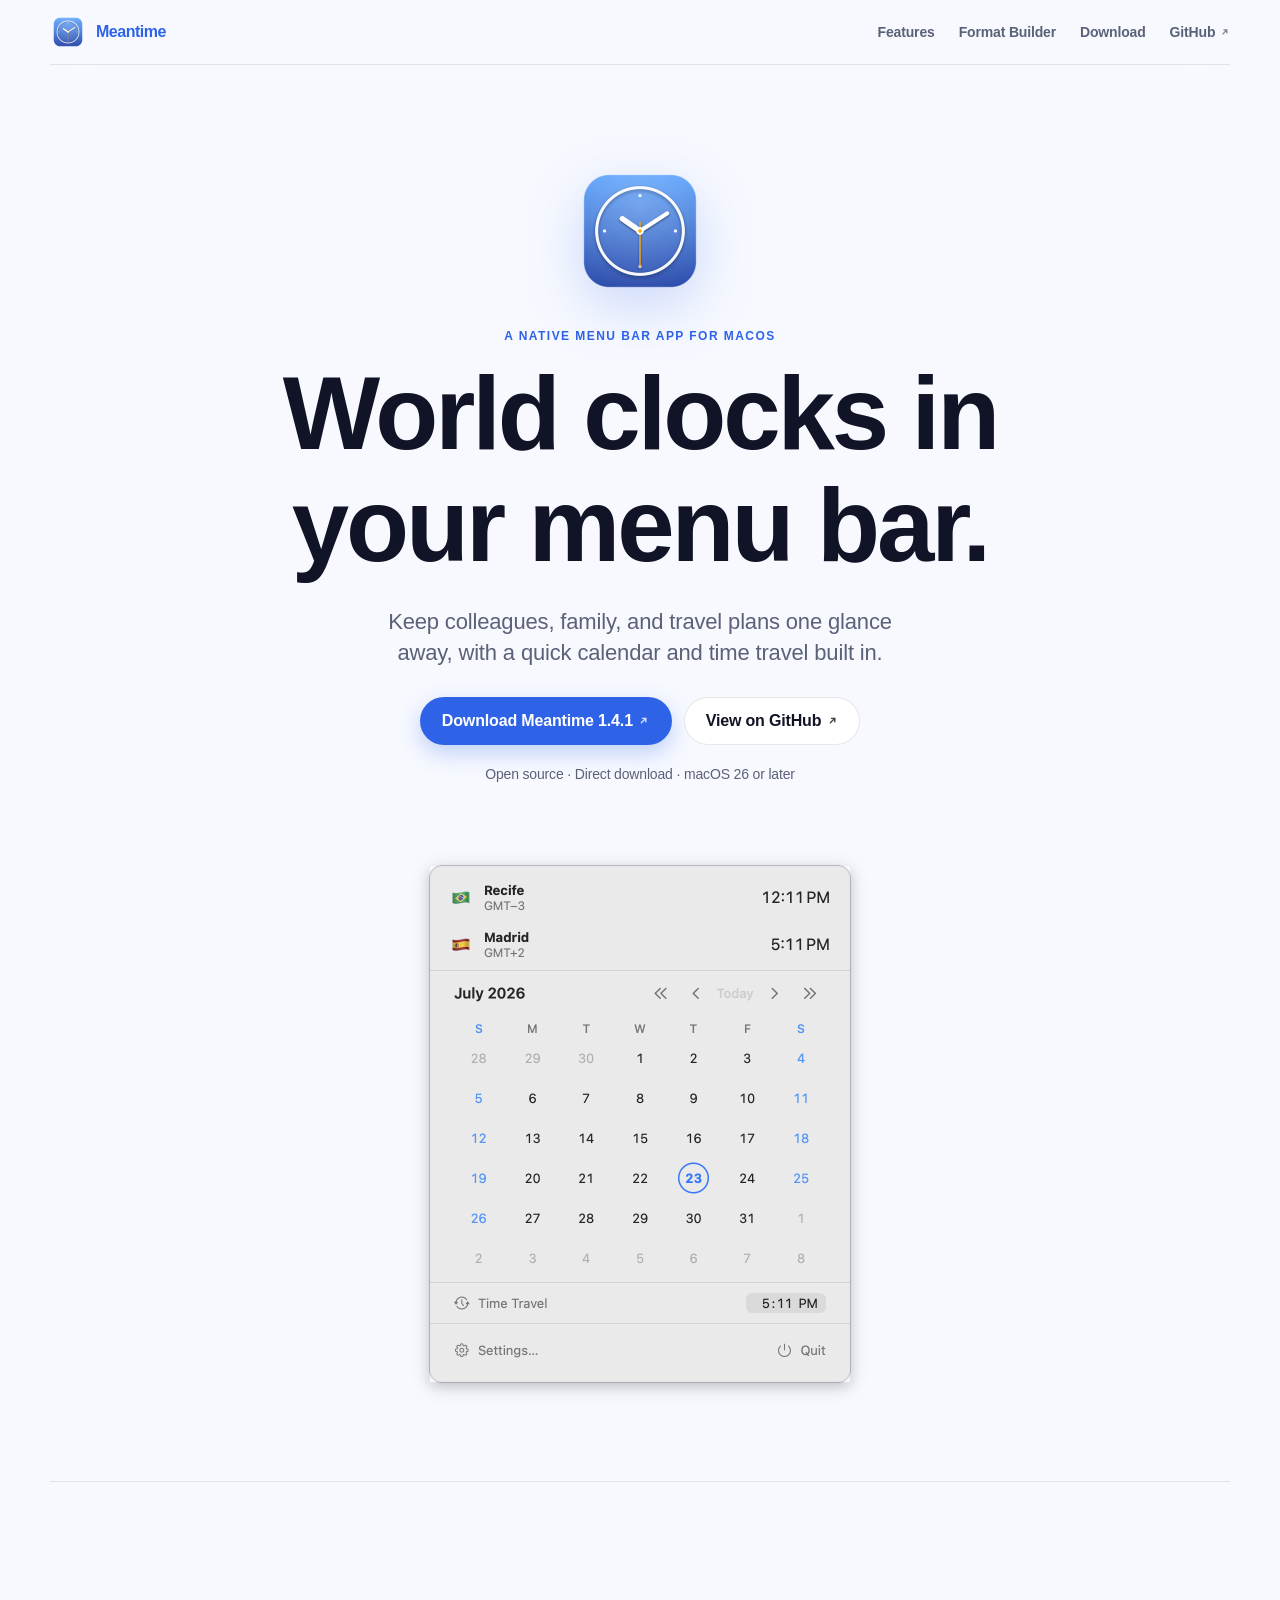
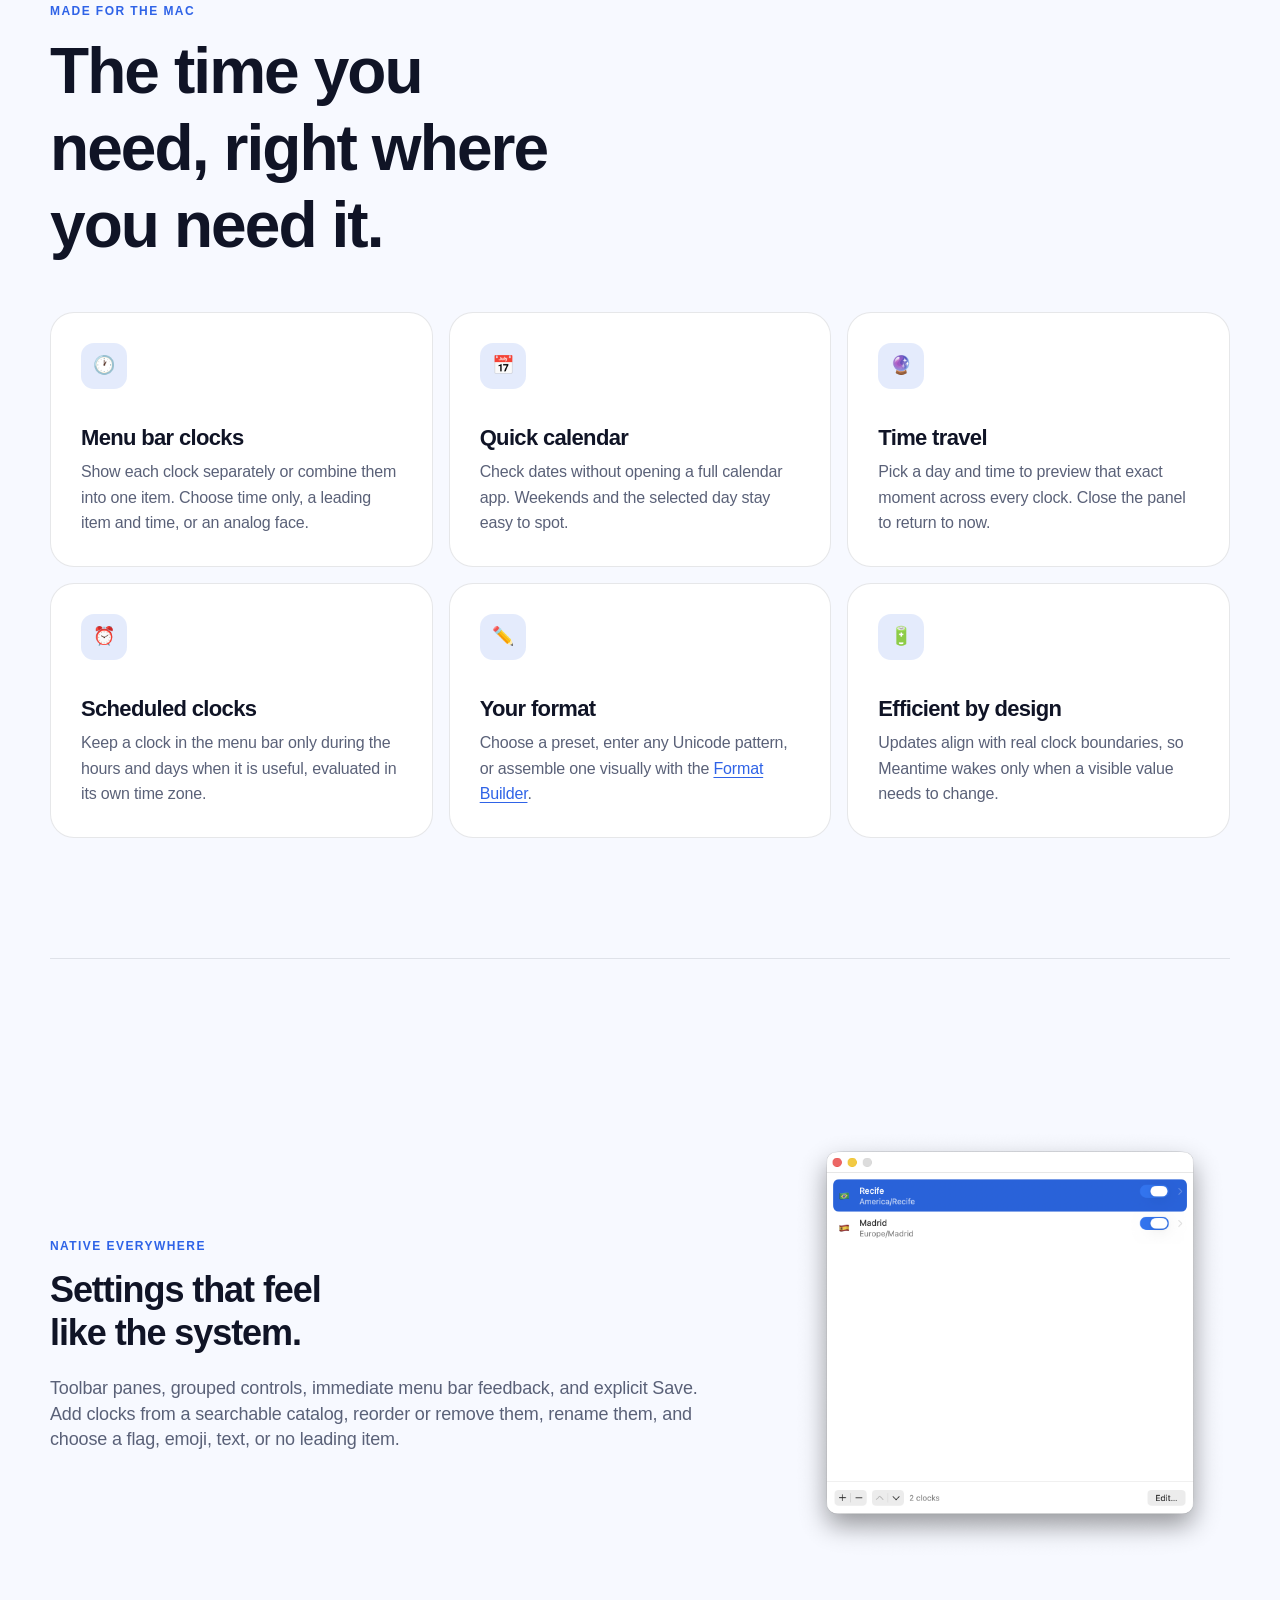
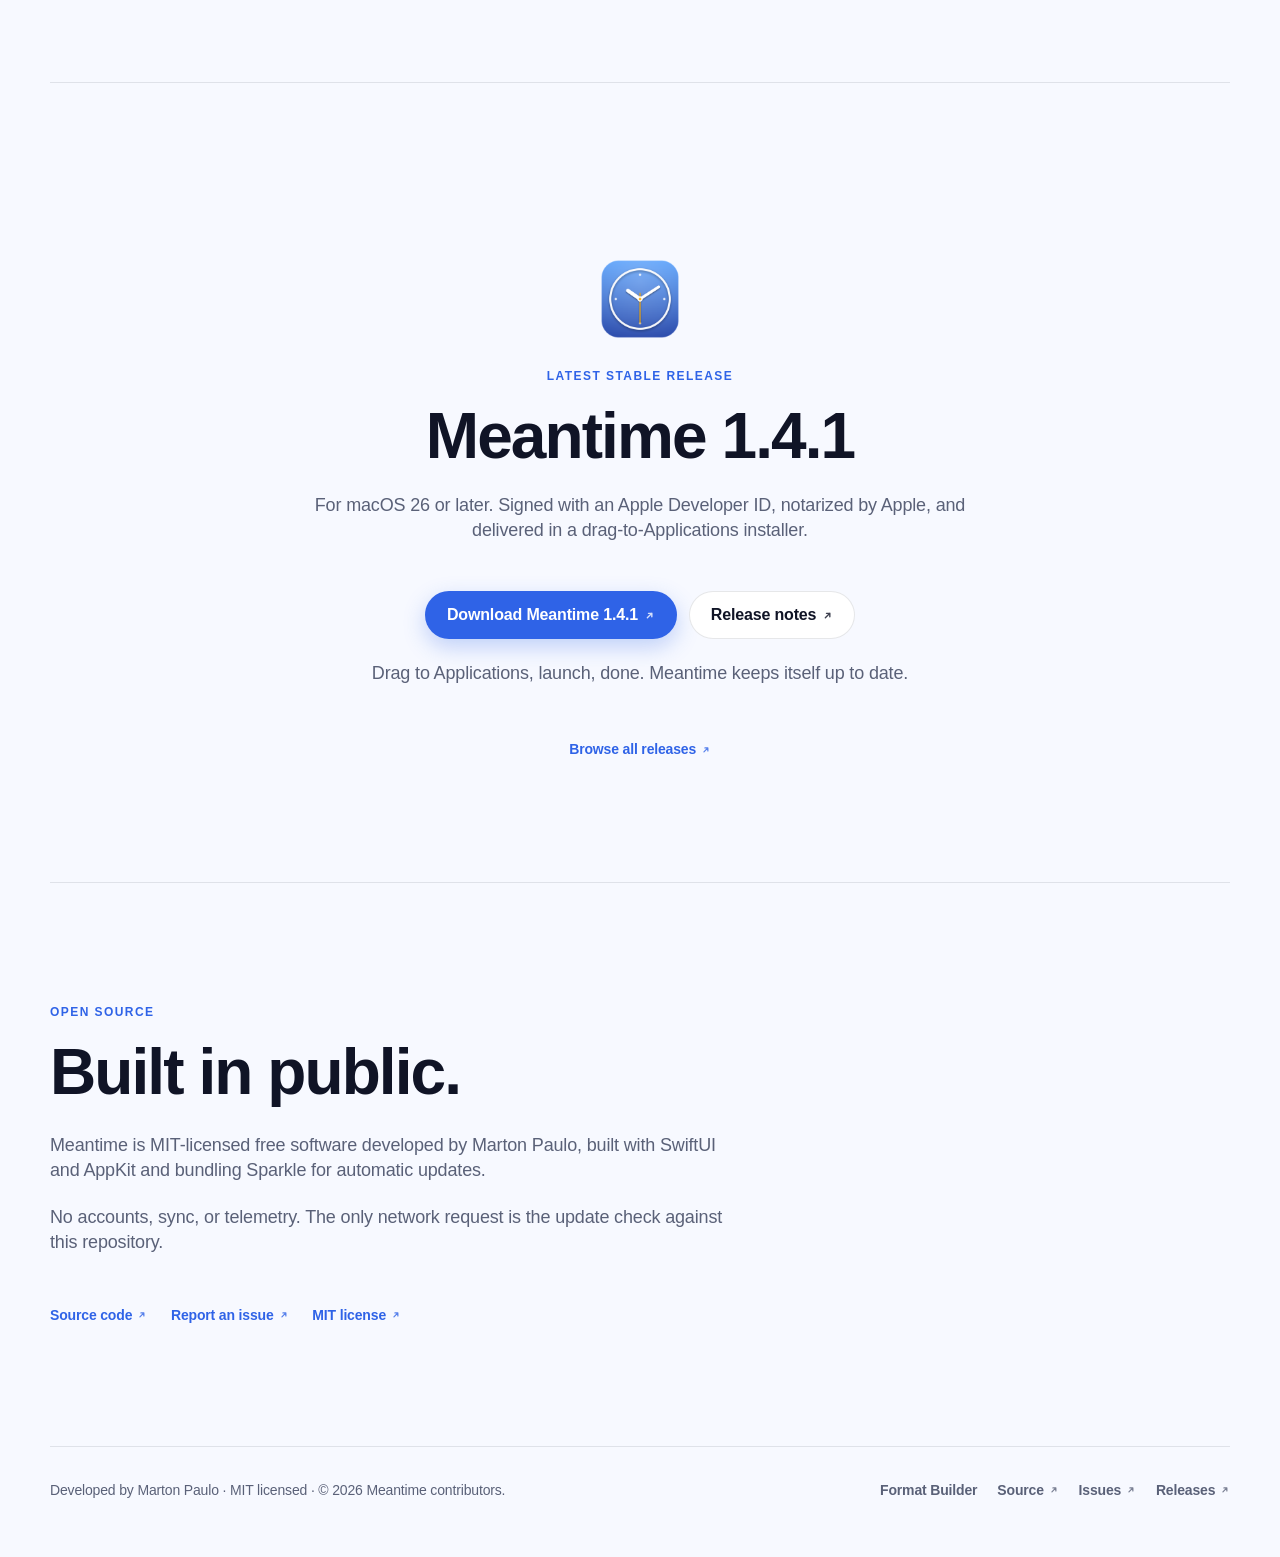
==== commit e2310cae: "Pair the Settings section, close the page, and rebuild the builder's layout The Settings section bec" ====
--- a/docs/index.html
+++ b/docs/index.html
@@ -95,11 +95,12 @@
       </div>
     </section>
 
-    <section class="section" aria-labelledby="settings-title">
-      <p class="eyebrow">Native everywhere</p>
-      <h2 id="settings-title">Settings that feel like the system.</h2>
-      <p>Toolbar panes, grouped controls, immediate menu bar feedback, and explicit Save. Add clocks from a searchable catalog, reorder or remove them, rename them, and choose a flag, emoji, text, or no leading item.</p>
-      <p>No accounts, sync, or telemetry. The only network request is the update check against this repository.</p>
+    <section class="showcase section" aria-labelledby="settings-title">
+      <div class="showcase-copy">
+        <p class="eyebrow">Native everywhere</p>
+        <h2 id="settings-title">Settings that feel like the system.</h2>
+        <p>Toolbar panes, grouped controls, immediate menu bar feedback, and explicit Save. Add clocks from a searchable catalog, reorder or remove them, rename them, and choose a flag, emoji, text, or no leading item.</p>
+      </div>
       <img class="settings-shot" src="screenshots/settings-clocks.webp"
            alt="Meantime Settings showing a native selectable list of clocks with add, remove, reorder, and edit controls"
            width="672" height="664" loading="lazy" decoding="async">
@@ -115,6 +116,19 @@
         <a class="button secondary" href="https://github.com/martonpaulo/meantime/releases" rel="noopener">Release notes<svg class="external-icon" viewBox="0 0 12 12" width="12" height="12" fill="none" aria-hidden="true" focusable="false"><path d="M3.6 8.4 8.4 3.6M4.8 3.6h3.6v3.6" stroke="currentColor" stroke-width="1.5" stroke-linecap="round" stroke-linejoin="round"/></svg></a>
       </div>
       <p class="compatibility">Drag to Applications, launch, done. Meantime keeps itself up to date.</p>
+      <a class="text-link" href="https://github.com/martonpaulo/meantime/releases" rel="noopener">Browse all releases<svg class="external-icon" viewBox="0 0 12 12" width="12" height="12" fill="none" aria-hidden="true" focusable="false"><path d="M3.6 8.4 8.4 3.6M4.8 3.6h3.6v3.6" stroke="currentColor" stroke-width="1.5" stroke-linecap="round" stroke-linejoin="round"/></svg></a>
+    </section>
+
+    <section class="open-source section" aria-labelledby="open-source-title">
+      <p class="eyebrow">Open source</p>
+      <h2 id="open-source-title">Built in public.</h2>
+      <p>Meantime is MIT-licensed free software developed by Marton Paulo, built with SwiftUI and AppKit and bundling Sparkle for automatic updates.</p>
+      <p>No accounts, sync, or telemetry. The only network request is the update check against this repository.</p>
+      <div class="link-row">
+        <a href="https://github.com/martonpaulo/meantime" rel="noopener">Source code<svg class="external-icon" viewBox="0 0 12 12" width="12" height="12" fill="none" aria-hidden="true" focusable="false"><path d="M3.6 8.4 8.4 3.6M4.8 3.6h3.6v3.6" stroke="currentColor" stroke-width="1.5" stroke-linecap="round" stroke-linejoin="round"/></svg></a>
+        <a href="https://github.com/martonpaulo/meantime/issues" rel="noopener">Report an issue<svg class="external-icon" viewBox="0 0 12 12" width="12" height="12" fill="none" aria-hidden="true" focusable="false"><path d="M3.6 8.4 8.4 3.6M4.8 3.6h3.6v3.6" stroke="currentColor" stroke-width="1.5" stroke-linecap="round" stroke-linejoin="round"/></svg></a>
+        <a href="https://github.com/martonpaulo/meantime/blob/main/LICENSE" rel="noopener">MIT license<svg class="external-icon" viewBox="0 0 12 12" width="12" height="12" fill="none" aria-hidden="true" focusable="false"><path d="M3.6 8.4 8.4 3.6M4.8 3.6h3.6v3.6" stroke="currentColor" stroke-width="1.5" stroke-linecap="round" stroke-linejoin="round"/></svg></a>
+      </div>
     </section>
   </main>
 
--- a/docs/styles/main.css
+++ b/docs/styles/main.css
@@ -44,9 +44,13 @@
   --button-glow: 0 8px 22px color-mix(in srgb, var(--accent) 28%, transparent);
   --button-glow-hover: 0 12px 28px color-mix(in srgb, var(--accent) 34%, transparent);
   --shadow: 0 24px 80px rgba(16, 20, 38, 0.12);
+  --icon-shadow: drop-shadow(0 18px 28px rgba(47, 99, 231, 0.22));
   --radius: 28px;
   --radius-card: 24px;
   --page-width: min(1180px, calc(100% - 40px));
+  /* The sticky header's own height: what anything else that sticks has to
+     clear so it does not park underneath it. */
+  --header-height: 65px;
   /* Meantime's own: the Format Builder's validation state. */
   --error: #b42318;
 }
@@ -65,6 +69,7 @@
     --button-primary-bg: #5a8bff;
     --button-primary-bg-hover: #82a8ff;
     --shadow: 0 28px 90px rgba(0, 0, 0, 0.5);
+    --icon-shadow: drop-shadow(0 18px 28px rgba(0, 0, 0, 0.55));
     --error: #ff6961;
   }
 }
@@ -129,7 +134,9 @@
   border-bottom: 1px solid var(--line);
 }
 .brand { display: inline-flex; align-items: center; gap: 10px; font-weight: var(--weight-strong); text-decoration: none; letter-spacing: var(--tracking-display); }
-.brand img { border-radius: 9px; }
+/* The icon artwork is a squircle on full transparency and carries its own
+   corners: a CSS radius would clip it a second time at a different curve. */
+.brand img { border-radius: 0; }
 .site-header nav { display: flex; gap: 24px; }
 .site-header nav a, .text-link, .link-row a, .site-footer a {
   display: inline-flex; align-items: center;
@@ -158,6 +165,9 @@
   font-size: var(--text-3xl); line-height: var(--leading-tight);
   letter-spacing: var(--tracking-display); font-weight: var(--weight-display);
 }
+/* drop-shadow follows the artwork's alpha, so the shadow takes the squircle's
+   shape instead of being cast by a square border box. */
+.hero-icon { margin: 0 auto 26px; filter: var(--icon-shadow); }
 .hero-summary {
   max-width: var(--measure-narrow); margin: 26px auto 28px;
   color: var(--secondary); font-size: var(--text-lg); line-height: var(--leading-relaxed);
@@ -198,6 +208,28 @@
   color: var(--secondary); font-size: var(--text-md); line-height: var(--leading-relaxed);
 }
 
+/* Prose paired with a SINGLE figure: two columns from the tablet breakpoint up,
+   stacked below it with the copy first. Alternate `.showcase` and
+   `.showcase.figure-first` down a page so consecutive pairs never put the
+   figure on the same side. A figure that is itself the point, such as the hero
+   visual or a wide screenshot, stays full width instead. */
+/* minmax(0, 1fr), not 1fr: a column whose automatic minimum is min-content
+   pushes the grid wider than the shared container and the copy then starts hard
+   against the window edge instead of on the container's gutter. */
+.showcase { display: grid; grid-template-columns: minmax(0, 1fr) minmax(280px, 440px); align-items: center; gap: 72px; }
+.showcase > * { min-width: 0; margin-top: 0; }
+/* A heading that shares its row with a figure takes the step below the
+   full-width one, so it stays inside its column. */
+.showcase-copy h2 { font-size: var(--text-xl); }
+.showcase > :not(.showcase-copy) { justify-self: end; max-height: 560px; }
+.showcase-copy > p:not(.eyebrow) {
+  max-width: var(--measure); margin: 22px 0 0;
+  color: var(--secondary); font-size: var(--text-md); line-height: var(--leading-relaxed);
+}
+.showcase.figure-first { grid-template-columns: minmax(280px, 440px) minmax(0, 1fr); }
+.showcase.figure-first > .showcase-copy { order: 2; }
+.showcase.figure-first > :not(.showcase-copy) { justify-self: start; }
+
 figure { margin: 0; padding: 20px; background: var(--surface); border: 1px solid var(--line); border-radius: var(--radius); }
 figcaption { padding: 16px 4px 2px; color: var(--secondary); font-size: var(--text-sm); }
 
@@ -215,9 +247,14 @@
 .download > img { margin: 0 auto 20px; }
 .download h2, .download > p:not(.eyebrow) { margin-inline: auto; }
 .download > p:not(.eyebrow) { margin-block: 18px 30px; }
-.download .text-link { display: inline-flex; margin-top: 22px; color: var(--accent); }
-.download .compatibility { margin-top: 22px; }
-
+/* The section rhythm puts 48px under the buttons; the closing note and the
+   secondary link belong to them, so they sit closer. */
+.section.download > .compatibility { margin-top: 22px; }
+.section.download > .text-link { display: inline-flex; margin-top: 22px; color: var(--accent); }
+
+/* The closing open-source section: eyebrow, heading, what the project is and
+   who made it, then the row of outward links. */
+.open-source > p:not(.eyebrow):last-of-type { margin-bottom: 30px; }
 .link-row { display: flex; flex-wrap: wrap; gap: 12px 24px; }
 .link-row a { color: var(--accent); }
 
@@ -230,7 +267,8 @@
 .site-footer nav { display: flex; flex-wrap: wrap; gap: 12px 20px; }
 
 @media (max-width: 820px) {
-  :root { --page-width: min(100% - 28px, 1180px); }
+  /* The nav wraps onto a second row below this width, so the header is taller. */
+  :root { --page-width: min(100% - 28px, 1180px); --header-height: 99px; }
   /* The header keeps every destination on narrow screens: it wraps onto a
      second centred row rather than dropping links the visitor came for. */
   .site-header { flex-wrap: wrap; justify-content: center; }
@@ -238,6 +276,9 @@
   .hero { padding-top: 68px; }
   .section { padding: 86px 0; }
   .feature-grid { grid-template-columns: 1fr; }
+  .showcase, .showcase.figure-first { grid-template-columns: 1fr; gap: 44px; }
+  .showcase > .showcase-copy { order: -1; }
+  .showcase > :not(.showcase-copy) { justify-self: center; max-height: 560px; }
   .feature-grid article { min-height: 210px; }
   .site-footer { flex-direction: column; }
 }
@@ -256,17 +297,42 @@
 
 /* --- Meantime's own sections ------------------------------------------------ */
 
-.hero-icon { margin: 0 auto 26px; border-radius: 28px; box-shadow: var(--shadow); }
 /* The screenshots are captures of the real windows, so they already carry the
    system's own corner radius and shadow. Adding a border-radius here would cut
    the corner at a different radius than the window's, and a box-shadow would
    stack a second shadow on top of the one in the image. */
 .hero-shot { margin: 62px auto 0; }
-.settings-shot { display: block; margin: 40px auto 0; }
+.settings-shot { display: block; margin: 0 auto; }
 .builder a, .hint a { color: var(--accent); text-decoration: underline; }
 /* Format builder */
-.builder-page { padding-top: 2rem; }
-.builder-intro { max-width: 36rem; margin: 0 auto; }
+/* A tool page, not a landing page: the title takes the section step, never the
+   hero one, and the whole tool is one centred column with left-aligned
+   contents. */
+.builder-page { padding-top: 72px; }
+.builder-page h1 {
+  max-width: none; margin: 0;
+  font-size: var(--text-2xl); line-height: var(--leading-snug);
+  letter-spacing: var(--tracking-display); font-weight: var(--weight-display);
+}
+.builder-intro {
+  max-width: var(--measure); margin: 22px 0 0;
+  color: var(--secondary); font-size: var(--text-md); line-height: var(--leading-relaxed);
+}
+
+/* The preview, the starting point and the pattern field are one panel: the tool
+   itself. The token groups below are its palette. The panel's foot is a
+   separate element because a sticky child can only stick inside its own parent,
+   and the pattern field has to stay in view for the whole page. */
+.builder-panel {
+  margin-top: 48px; padding: 22px;
+  background: var(--surface); border: 1px solid var(--line); border-bottom: 0;
+  border-radius: var(--radius-card) var(--radius-card) 0 0;
+}
+.panel-foot {
+  padding: 18px 22px;
+  background: var(--surface); border: 1px solid var(--line); border-top: 0;
+  border-radius: 0 0 var(--radius-card) var(--radius-card);
+}
 .builder {
   max-width: 720px; margin: 0 auto; text-align: left;
   /* Room the sticky pattern bar occupies, so scrolling a control into view
@@ -280,13 +346,10 @@
    cover the whole short viewport and swallow clicks meant for the tokens below. */
 .builder-sticky {
   position: sticky;
-  top: 0;
+  top: var(--header-height);
   z-index: 5;
-  background: var(--bg);
-  padding-block: 0.8rem;
-  margin-bottom: 1.6rem;
-}
-.builder-sticky .pattern-row { margin-bottom: 0; }
+  margin-bottom: 48px;
+}
 /* Heights are in rem so the guard follows browser zoom and text scaling: below
    roughly three bar heights of viewport there is nothing left to scroll past,
    so the bar returns to normal flow rather than sitting on top of the tokens. */
@@ -306,23 +369,19 @@
 .builder :is(button, input, select) {
   scroll-margin-block: var(--sticky-allowance) 2rem;
 }
-.preview-card {
-  background: var(--surface); border: 1px solid var(--line);
-  border-radius: var(--radius-card); box-shadow: var(--shadow);
-  padding: 1.6rem; text-align: center; margin: 2rem 0 1.4rem;
-}
+.preview-card { padding: 0 0 18px; text-align: center; }
 .preview-time {
   font-variant-numeric: tabular-nums;
   font-size: var(--text-xl); font-weight: var(--weight-display); letter-spacing: var(--tracking-body);
 }
 .preview-caption { color: var(--secondary); font-size: var(--text-xs); margin: 0.3rem 0 0; }
-.preset-row { margin-bottom: 1rem; }
+.preset-row { padding-top: 18px; border-top: 1px solid var(--line); }
 .preset-row label, .literal-row label { display: block; font-weight: var(--weight-strong); margin-bottom: 0.35rem; }
 .preset-row select, .pattern-row input, .literal-row input {
   width: 100%; font: inherit; padding: 0.65rem 0.8rem; border-radius: 10px;
   border: 1px solid var(--line); background: var(--surface); color: var(--text);
 }
-.pattern-row { display: grid; grid-template-columns: 1fr auto auto; gap: 0.6rem; margin-bottom: 1.6rem; }
+.pattern-row { display: grid; grid-template-columns: 1fr auto auto; gap: 0.6rem; }
 .pattern-row input { font: var(--weight-strong) var(--text-md)/var(--leading-relaxed) ui-monospace, "SF Mono", Menlo, monospace; }
 .preset-row select:focus, .pattern-row input:focus, .literal-row input:focus {
   outline: 2px solid var(--accent); outline-offset: 1px;
@@ -334,7 +393,9 @@
 .builder-button.primary { border-color: var(--accent); background: var(--accent); color: var(--button-primary-fg); }
 .builder-button:hover:not(:disabled) { filter: brightness(1.08); border-color: var(--accent); }
 .builder-button:disabled { cursor: not-allowed; opacity: 0.45; }
-.builder-groups { display: grid; grid-template-columns: repeat(auto-fit, minmax(210px, 1fr)); gap: 0.8rem; }
+/* align-items: start keeps a two-button group from stretching to the height of
+   the tallest one and opening a void under its buttons. */
+.builder-groups { display: grid; grid-template-columns: repeat(auto-fit, minmax(210px, 1fr)); gap: 0.8rem; align-items: start; }
 .builder fieldset {
   border: 1px solid var(--line); border-radius: var(--radius-card);
   background: var(--surface); padding: 0.9rem 1rem 1rem; margin: 0;
@@ -343,16 +404,18 @@
   font-weight: var(--weight-display); font-size: var(--text-xs); text-transform: uppercase;
   letter-spacing: var(--tracking-eyebrow); color: var(--secondary); padding: 0 0.35rem;
 }
-.token-buttons { display: flex; flex-wrap: wrap; gap: 0.45rem; }
+/* Equal-width cells so the tokens read as a palette rather than as loose
+   chips of unequal width. */
+.token-buttons { display: grid; grid-template-columns: repeat(auto-fit, minmax(4.25rem, 1fr)); gap: 0.45rem; }
 .token-buttons button {
-  min-width: 3.25rem; font: inherit; cursor: pointer; padding: 0.45rem 0.6rem;
+  font: inherit; cursor: pointer; padding: 0.45rem 0.6rem; text-align: center;
   border: 1px solid var(--line); border-radius: 9px; background: transparent; color: var(--text);
 }
 .token-buttons button:hover:not(:disabled) { border-color: var(--accent); }
 .token-buttons button:disabled { cursor: not-allowed; opacity: 0.4; }
 .token-buttons code { display: block; font-weight: var(--weight-display); font-family: ui-monospace, "SF Mono", Menlo, monospace; }
 .token-buttons small { display: block; color: var(--secondary); }
-.literal-fieldset { margin-top: 0.8rem !important; }
+.literal-fieldset { margin-top: 0.8rem; }
 .literal-row { display: grid; grid-template-columns: 1fr auto; gap: 0.6rem; align-items: end; }
 .builder .hint { color: var(--secondary); font-size: var(--text-sm); }
 /* The validation message belongs beside the field it describes: it used to sit
@@ -361,8 +424,7 @@
 .builder-status.error { color: var(--error); }
 .pattern-row input[aria-invalid="true"] { border-color: var(--error); }
 .pattern-row input[aria-invalid="true"]:focus { outline-color: var(--error); }
-.builder-help { margin-top: 1.4rem; }
-.back { display: inline-flex; margin-top: 2rem; }
+.builder-help { margin-top: 1.4rem; color: var(--secondary); font-size: var(--text-sm); }
 @media (max-width: 560px) {
   .pattern-row { grid-template-columns: 1fr 1fr; }
   .pattern-row input { grid-column: 1 / -1; }
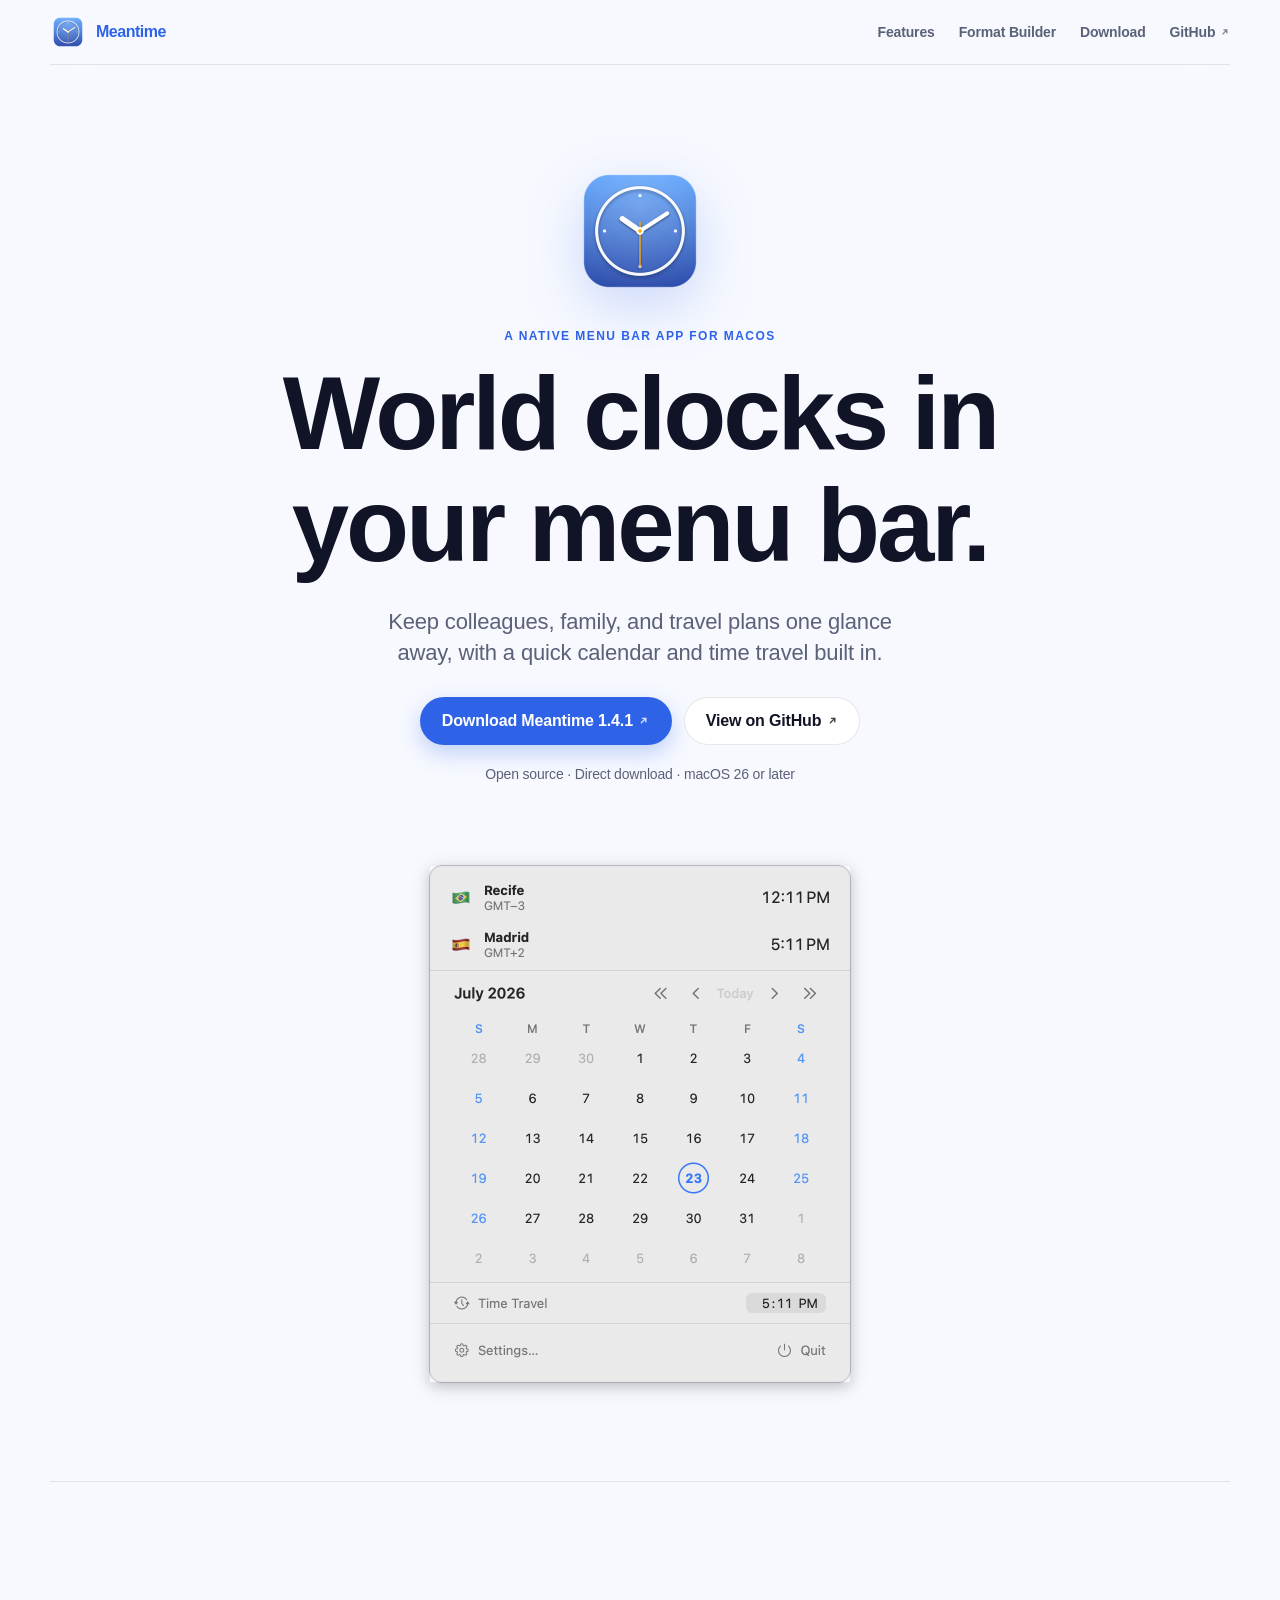
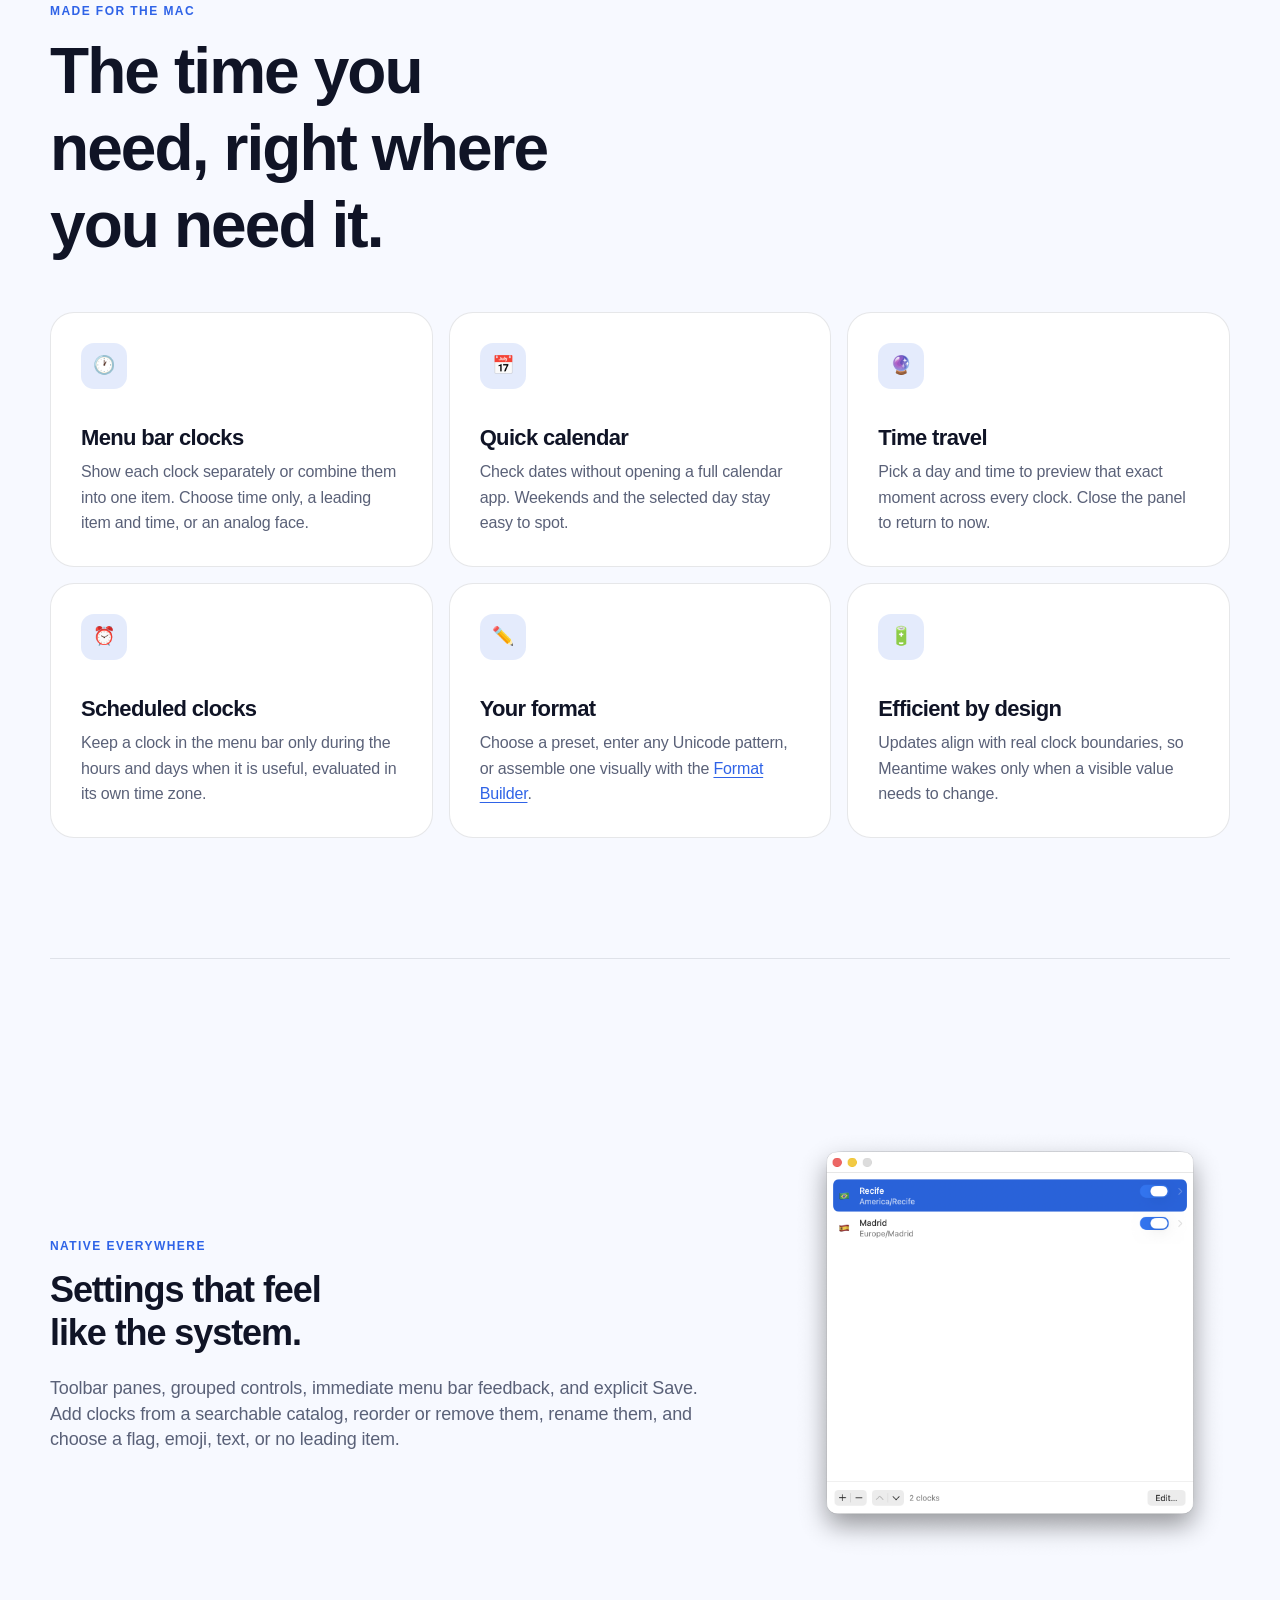
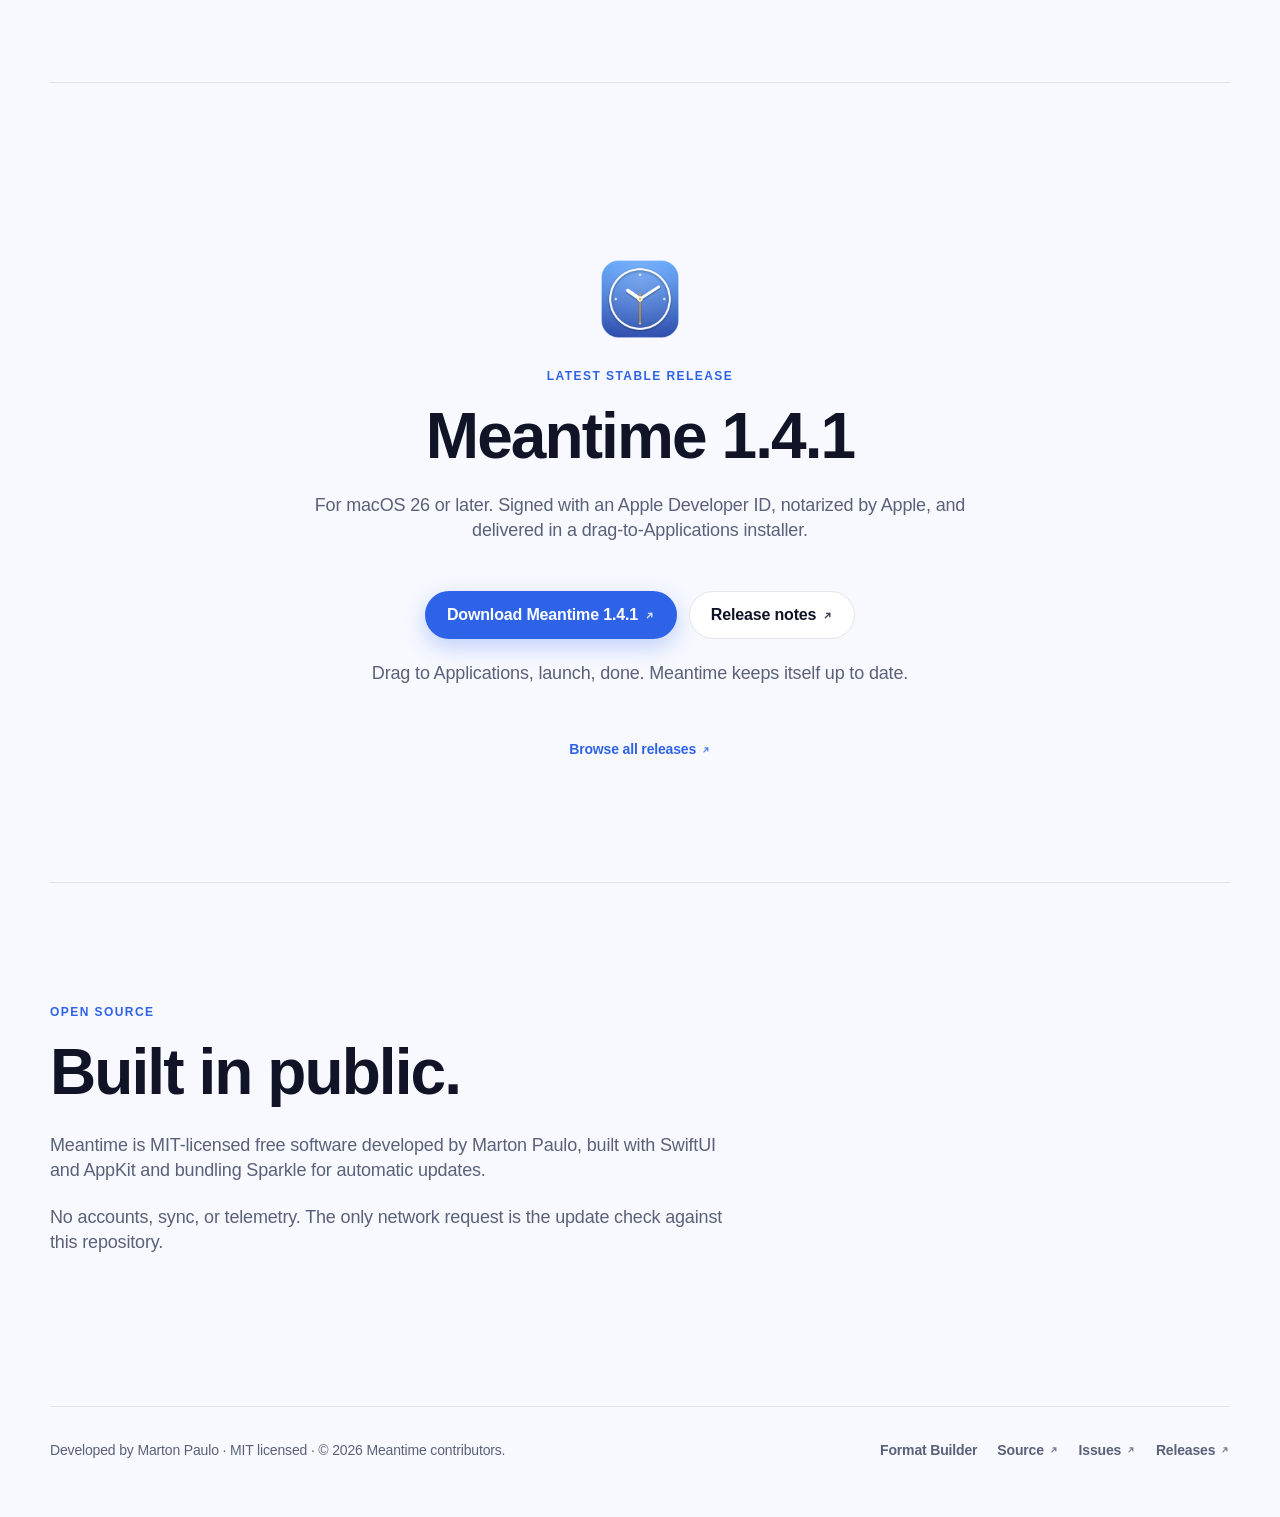
==== commit eff108a7: "Let the footer own the standing links Every link in the open-source row, source, issues and a licenc" ====
--- a/docs/index.html
+++ b/docs/index.html
@@ -113,7 +113,7 @@
       <p>For macOS 26 or later. Signed with an Apple Developer ID, notarized by Apple, and delivered in a drag-to-Applications installer.</p>
       <div class="actions">
         <a class="button primary" href="https://github.com/martonpaulo/meantime/releases/latest" rel="noopener">Download Meantime 1.4.1<svg class="external-icon" viewBox="0 0 12 12" width="12" height="12" fill="none" aria-hidden="true" focusable="false"><path d="M3.6 8.4 8.4 3.6M4.8 3.6h3.6v3.6" stroke="currentColor" stroke-width="1.5" stroke-linecap="round" stroke-linejoin="round"/></svg></a>
-        <a class="button secondary" href="https://github.com/martonpaulo/meantime/releases" rel="noopener">Release notes<svg class="external-icon" viewBox="0 0 12 12" width="12" height="12" fill="none" aria-hidden="true" focusable="false"><path d="M3.6 8.4 8.4 3.6M4.8 3.6h3.6v3.6" stroke="currentColor" stroke-width="1.5" stroke-linecap="round" stroke-linejoin="round"/></svg></a>
+        <a class="button secondary" href="https://github.com/martonpaulo/meantime/releases/tag/v1.4.1" rel="noopener">Release notes<svg class="external-icon" viewBox="0 0 12 12" width="12" height="12" fill="none" aria-hidden="true" focusable="false"><path d="M3.6 8.4 8.4 3.6M4.8 3.6h3.6v3.6" stroke="currentColor" stroke-width="1.5" stroke-linecap="round" stroke-linejoin="round"/></svg></a>
       </div>
       <p class="compatibility">Drag to Applications, launch, done. Meantime keeps itself up to date.</p>
       <a class="text-link" href="https://github.com/martonpaulo/meantime/releases" rel="noopener">Browse all releases<svg class="external-icon" viewBox="0 0 12 12" width="12" height="12" fill="none" aria-hidden="true" focusable="false"><path d="M3.6 8.4 8.4 3.6M4.8 3.6h3.6v3.6" stroke="currentColor" stroke-width="1.5" stroke-linecap="round" stroke-linejoin="round"/></svg></a>
@@ -124,11 +124,6 @@
       <h2 id="open-source-title">Built in public.</h2>
       <p>Meantime is MIT-licensed free software developed by Marton Paulo, built with SwiftUI and AppKit and bundling Sparkle for automatic updates.</p>
       <p>No accounts, sync, or telemetry. The only network request is the update check against this repository.</p>
-      <div class="link-row">
-        <a href="https://github.com/martonpaulo/meantime" rel="noopener">Source code<svg class="external-icon" viewBox="0 0 12 12" width="12" height="12" fill="none" aria-hidden="true" focusable="false"><path d="M3.6 8.4 8.4 3.6M4.8 3.6h3.6v3.6" stroke="currentColor" stroke-width="1.5" stroke-linecap="round" stroke-linejoin="round"/></svg></a>
-        <a href="https://github.com/martonpaulo/meantime/issues" rel="noopener">Report an issue<svg class="external-icon" viewBox="0 0 12 12" width="12" height="12" fill="none" aria-hidden="true" focusable="false"><path d="M3.6 8.4 8.4 3.6M4.8 3.6h3.6v3.6" stroke="currentColor" stroke-width="1.5" stroke-linecap="round" stroke-linejoin="round"/></svg></a>
-        <a href="https://github.com/martonpaulo/meantime/blob/main/LICENSE" rel="noopener">MIT license<svg class="external-icon" viewBox="0 0 12 12" width="12" height="12" fill="none" aria-hidden="true" focusable="false"><path d="M3.6 8.4 8.4 3.6M4.8 3.6h3.6v3.6" stroke="currentColor" stroke-width="1.5" stroke-linecap="round" stroke-linejoin="round"/></svg></a>
-      </div>
     </section>
   </main>
 
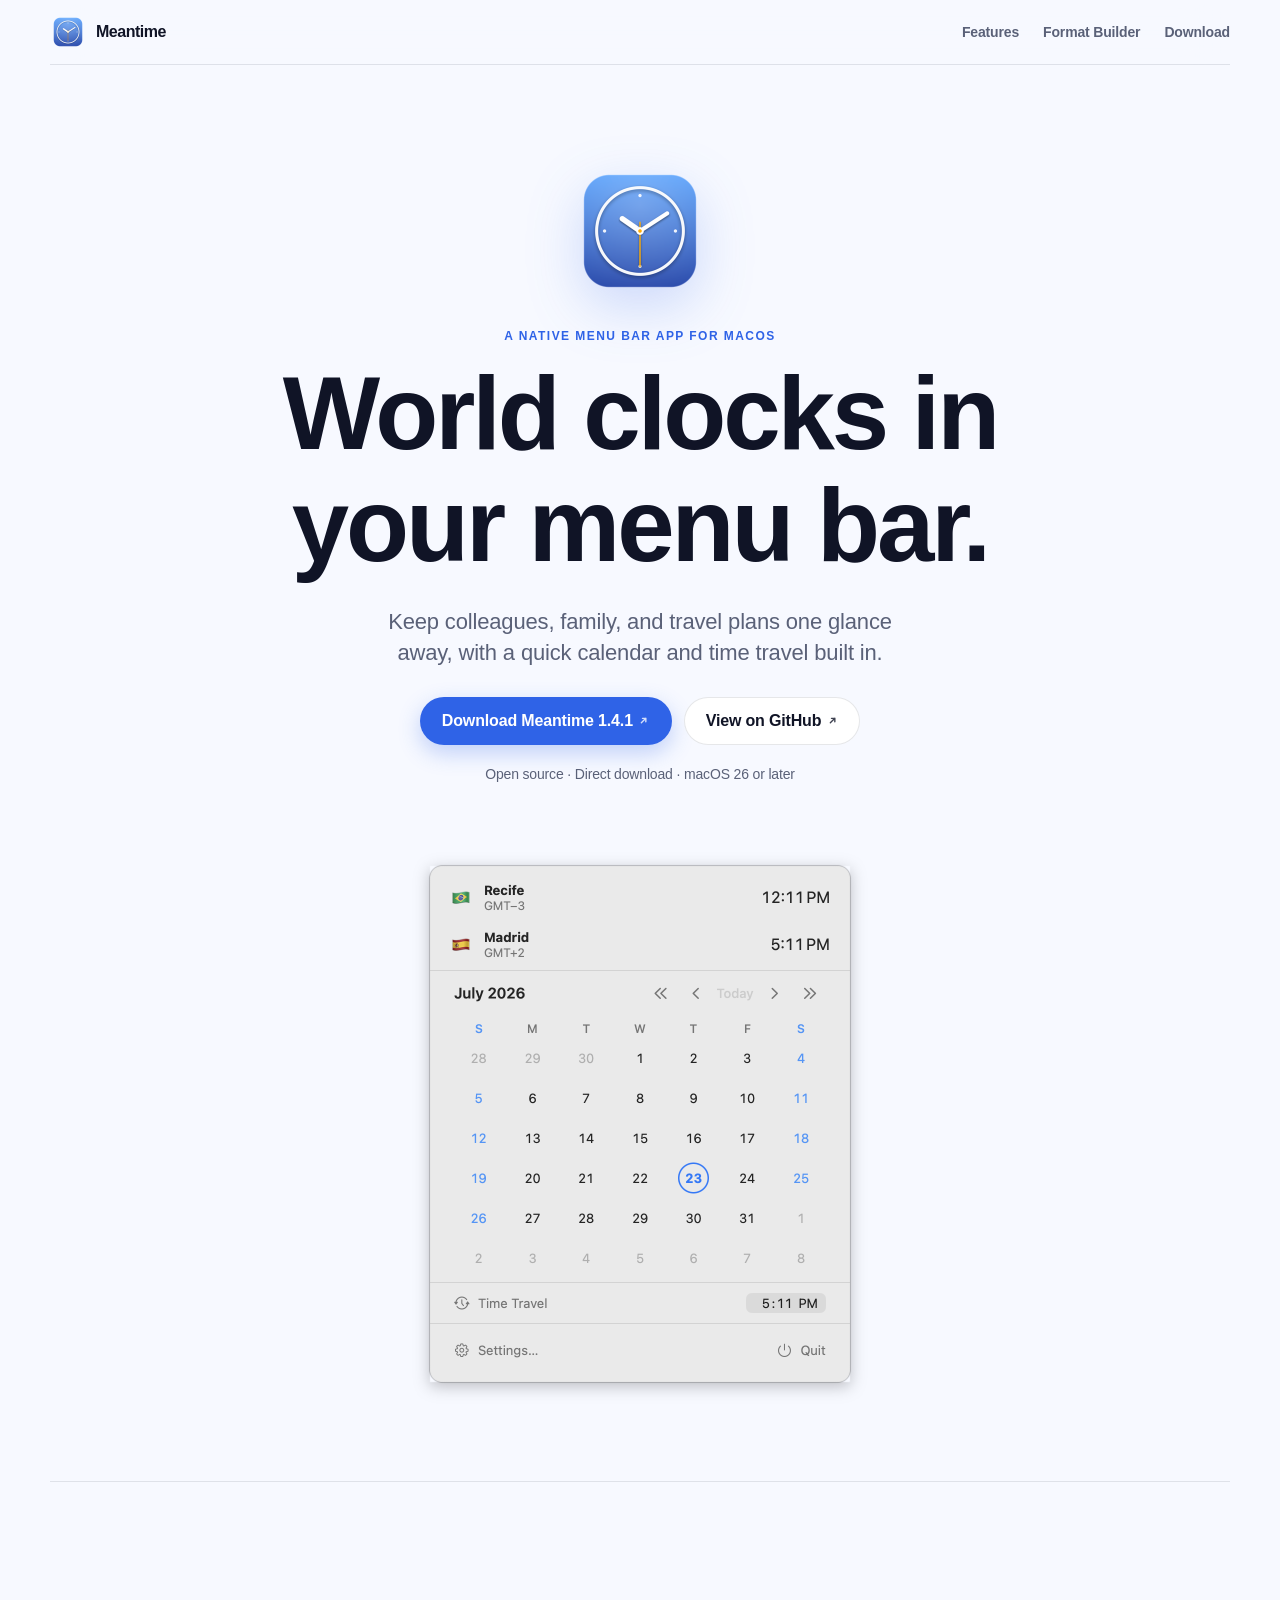
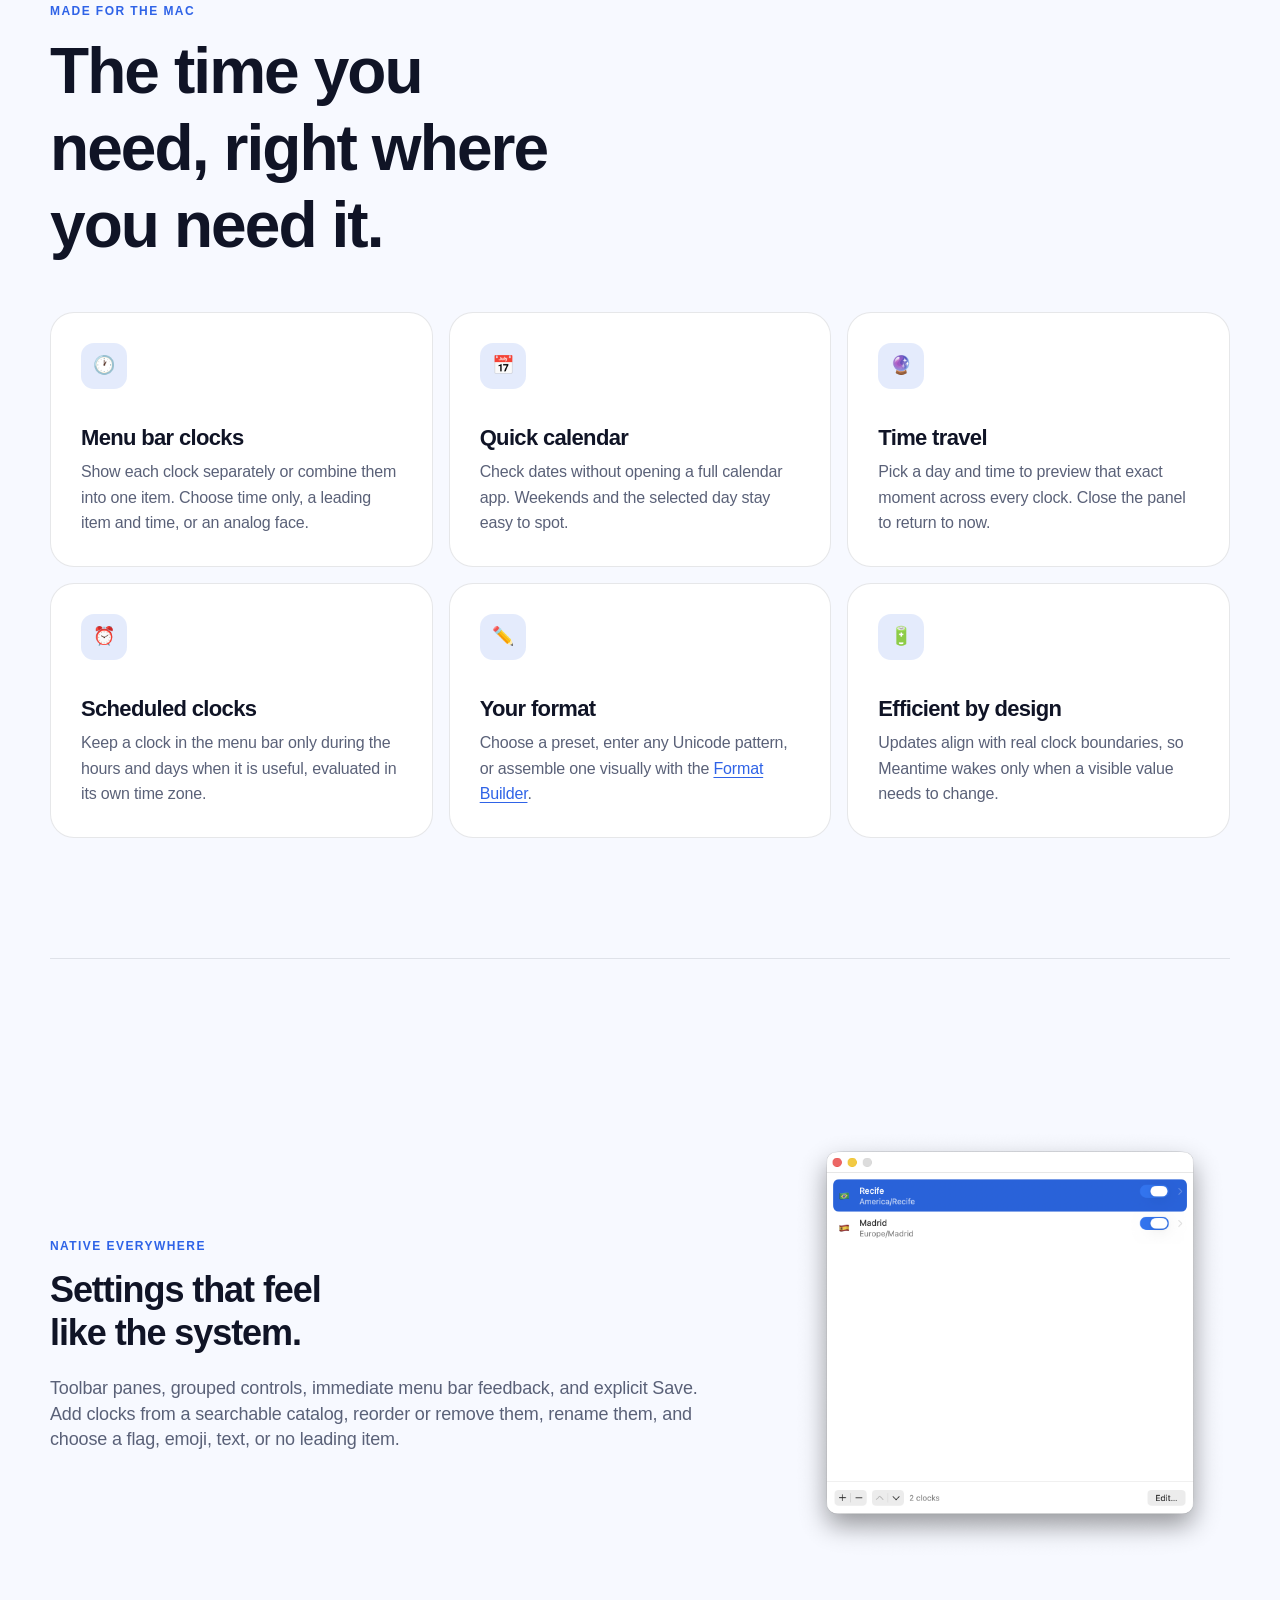
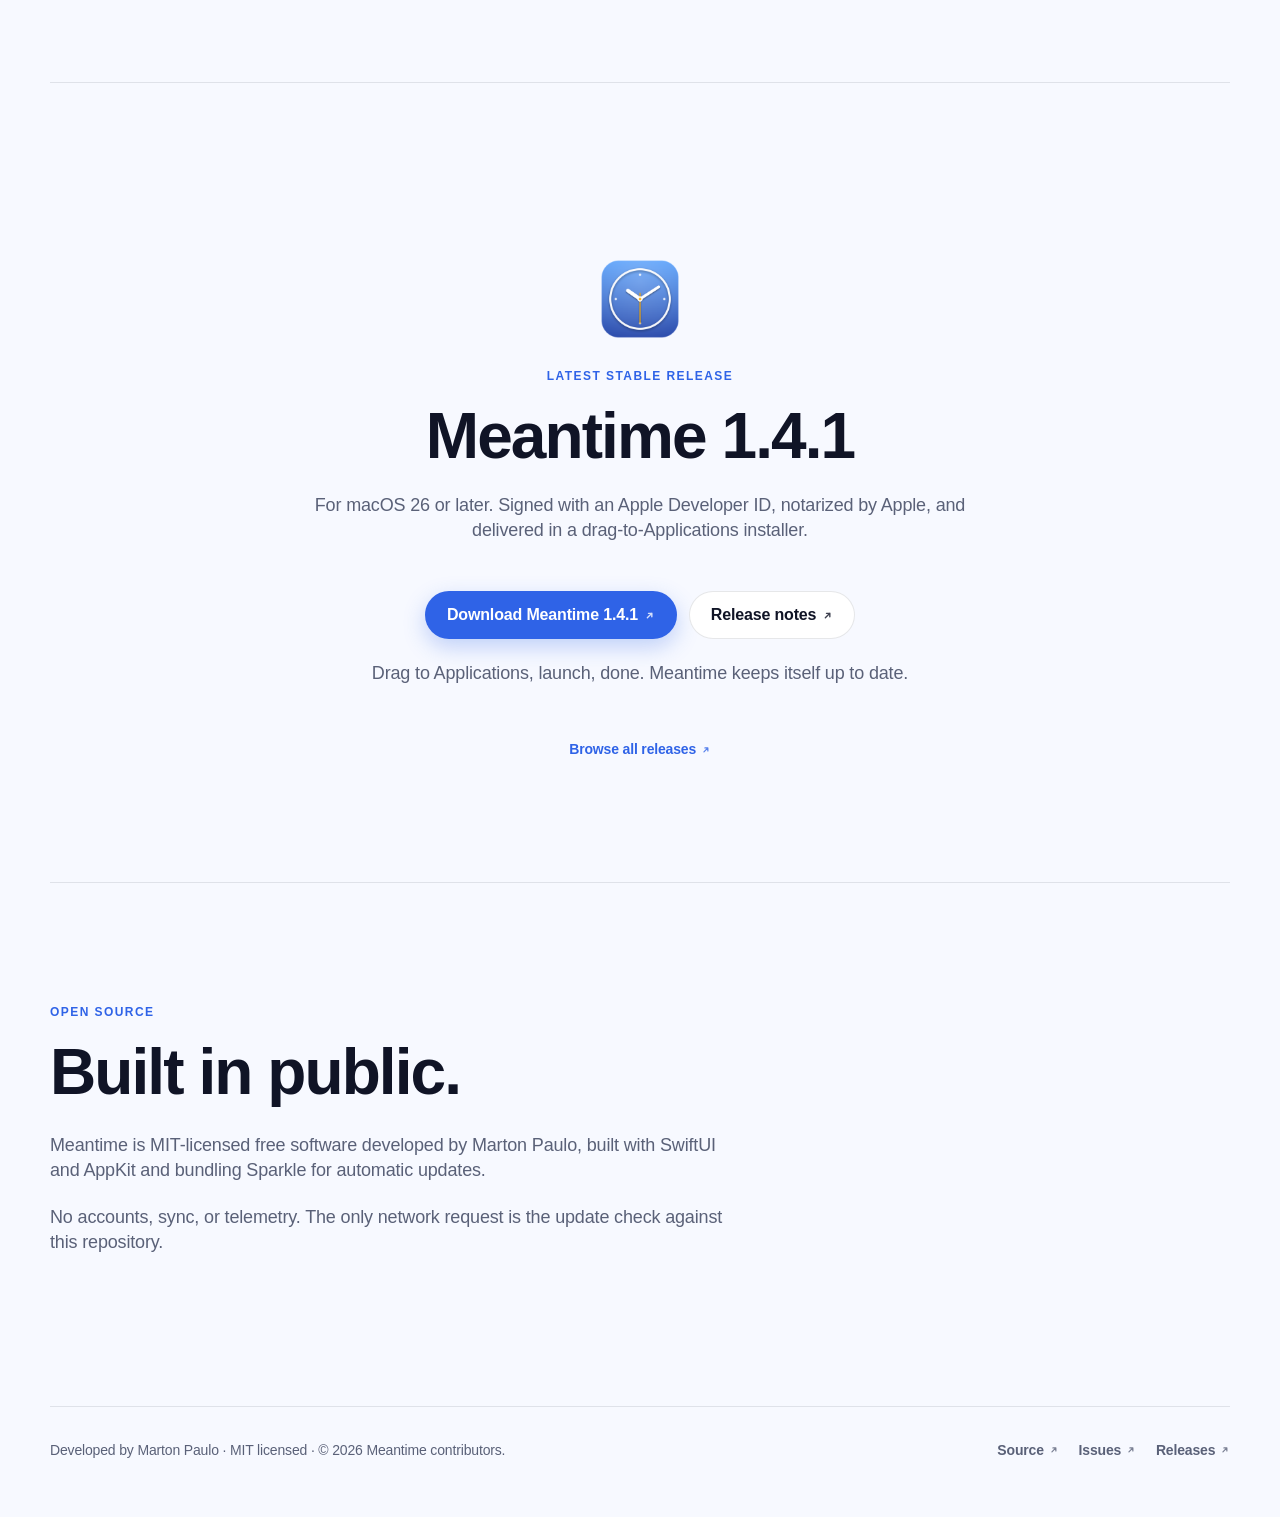
==== commit 676f450f: "Split the header and the footer by the kind of link they carry The header nav carries this site's ow" ====
--- a/docs/index.html
+++ b/docs/index.html
@@ -60,7 +60,6 @@
       <a href="#features">Features</a>
       <a href="format.html">Format Builder</a>
       <a href="#download">Download</a>
-      <a href="https://github.com/martonpaulo/meantime" rel="noopener">GitHub<svg class="external-icon" viewBox="0 0 12 12" width="12" height="12" fill="none" aria-hidden="true" focusable="false"><path d="M3.6 8.4 8.4 3.6M4.8 3.6h3.6v3.6" stroke="currentColor" stroke-width="1.5" stroke-linecap="round" stroke-linejoin="round"/></svg></a>
     </nav>
   </header>
 
@@ -130,7 +129,6 @@
   <footer class="site-footer">
     <p>Developed by Marton Paulo · MIT licensed · © 2026 Meantime contributors.</p>
     <nav aria-label="Site links">
-      <a href="format.html">Format Builder</a>
       <a href="https://github.com/martonpaulo/meantime" rel="noopener">Source<svg class="external-icon" viewBox="0 0 12 12" width="12" height="12" fill="none" aria-hidden="true" focusable="false"><path d="M3.6 8.4 8.4 3.6M4.8 3.6h3.6v3.6" stroke="currentColor" stroke-width="1.5" stroke-linecap="round" stroke-linejoin="round"/></svg></a>
       <a href="https://github.com/martonpaulo/meantime/issues" rel="noopener">Issues<svg class="external-icon" viewBox="0 0 12 12" width="12" height="12" fill="none" aria-hidden="true" focusable="false"><path d="M3.6 8.4 8.4 3.6M4.8 3.6h3.6v3.6" stroke="currentColor" stroke-width="1.5" stroke-linecap="round" stroke-linejoin="round"/></svg></a>
       <a href="https://github.com/martonpaulo/meantime/releases" rel="noopener">Releases<svg class="external-icon" viewBox="0 0 12 12" width="12" height="12" fill="none" aria-hidden="true" focusable="false"><path d="M3.6 8.4 8.4 3.6M4.8 3.6h3.6v3.6" stroke="currentColor" stroke-width="1.5" stroke-linecap="round" stroke-linejoin="round"/></svg></a>
--- a/docs/styles/main.css
+++ b/docs/styles/main.css
@@ -1,8 +1,9 @@
 /* Fleet typography standard, 2026-09. This :root block is identical, in this
-   order, in windowhop, mailbell and meantime: the three sites share a design
-   but no package, so copying is the cost and identical ordering is what keeps
-   the drift greppable. The -apple-system stack is deliberate and stays: these
-   are landing pages for Mac apps, so the page wears the platform's own face. */
+   order, in windowhop, mailbell, meantime, smart-desk and orbit: the five sites
+   share a design but no package, so copying is the cost and identical ordering
+   is what keeps the drift greppable. The -apple-system stack is deliberate and
+   stays: these are landing pages for Mac apps, so the page wears the platform's
+   own face. */
 :root {
   --font-sans: -apple-system, BlinkMacSystemFont, "SF Pro Text", "Helvetica Neue", sans-serif;
   --text-xs: 0.75rem;
@@ -133,7 +134,9 @@
   backdrop-filter: blur(22px) saturate(1.4);
   border-bottom: 1px solid var(--line);
 }
-.brand { display: inline-flex; align-items: center; gap: 10px; font-weight: var(--weight-strong); text-decoration: none; letter-spacing: var(--tracking-display); }
+/* The wordmark is the site's name, not a navigation state: it stays --text on
+   every page, so the lockup never changes colour as the visitor moves around. */
+.brand { display: inline-flex; align-items: center; gap: 10px; color: var(--text); font-weight: var(--weight-strong); text-decoration: none; letter-spacing: var(--tracking-display); }
 /* The icon artwork is a squircle on full transparency and carries its own
    corners: a CSS radius would clip it a second time at a different curve. */
 .brand img { border-radius: 0; }
@@ -144,7 +147,9 @@
   font-size: var(--text-sm); font-weight: var(--weight-strong);
 }
 .site-header nav a:hover, .text-link:hover, .link-row a:hover, .site-footer a:hover { color: var(--accent); }
-.site-header [aria-current="page"] { color: var(--accent); }
+/* Navigation only. The brand also marks the current page, but it is the site's
+   name rather than a nav state, so it must not change colour with the route. */
+.site-header nav [aria-current="page"] { color: var(--accent); }
 
 main, .site-footer { width: var(--page-width); margin-inline: auto; }
 main { flex: 1 0 auto; }
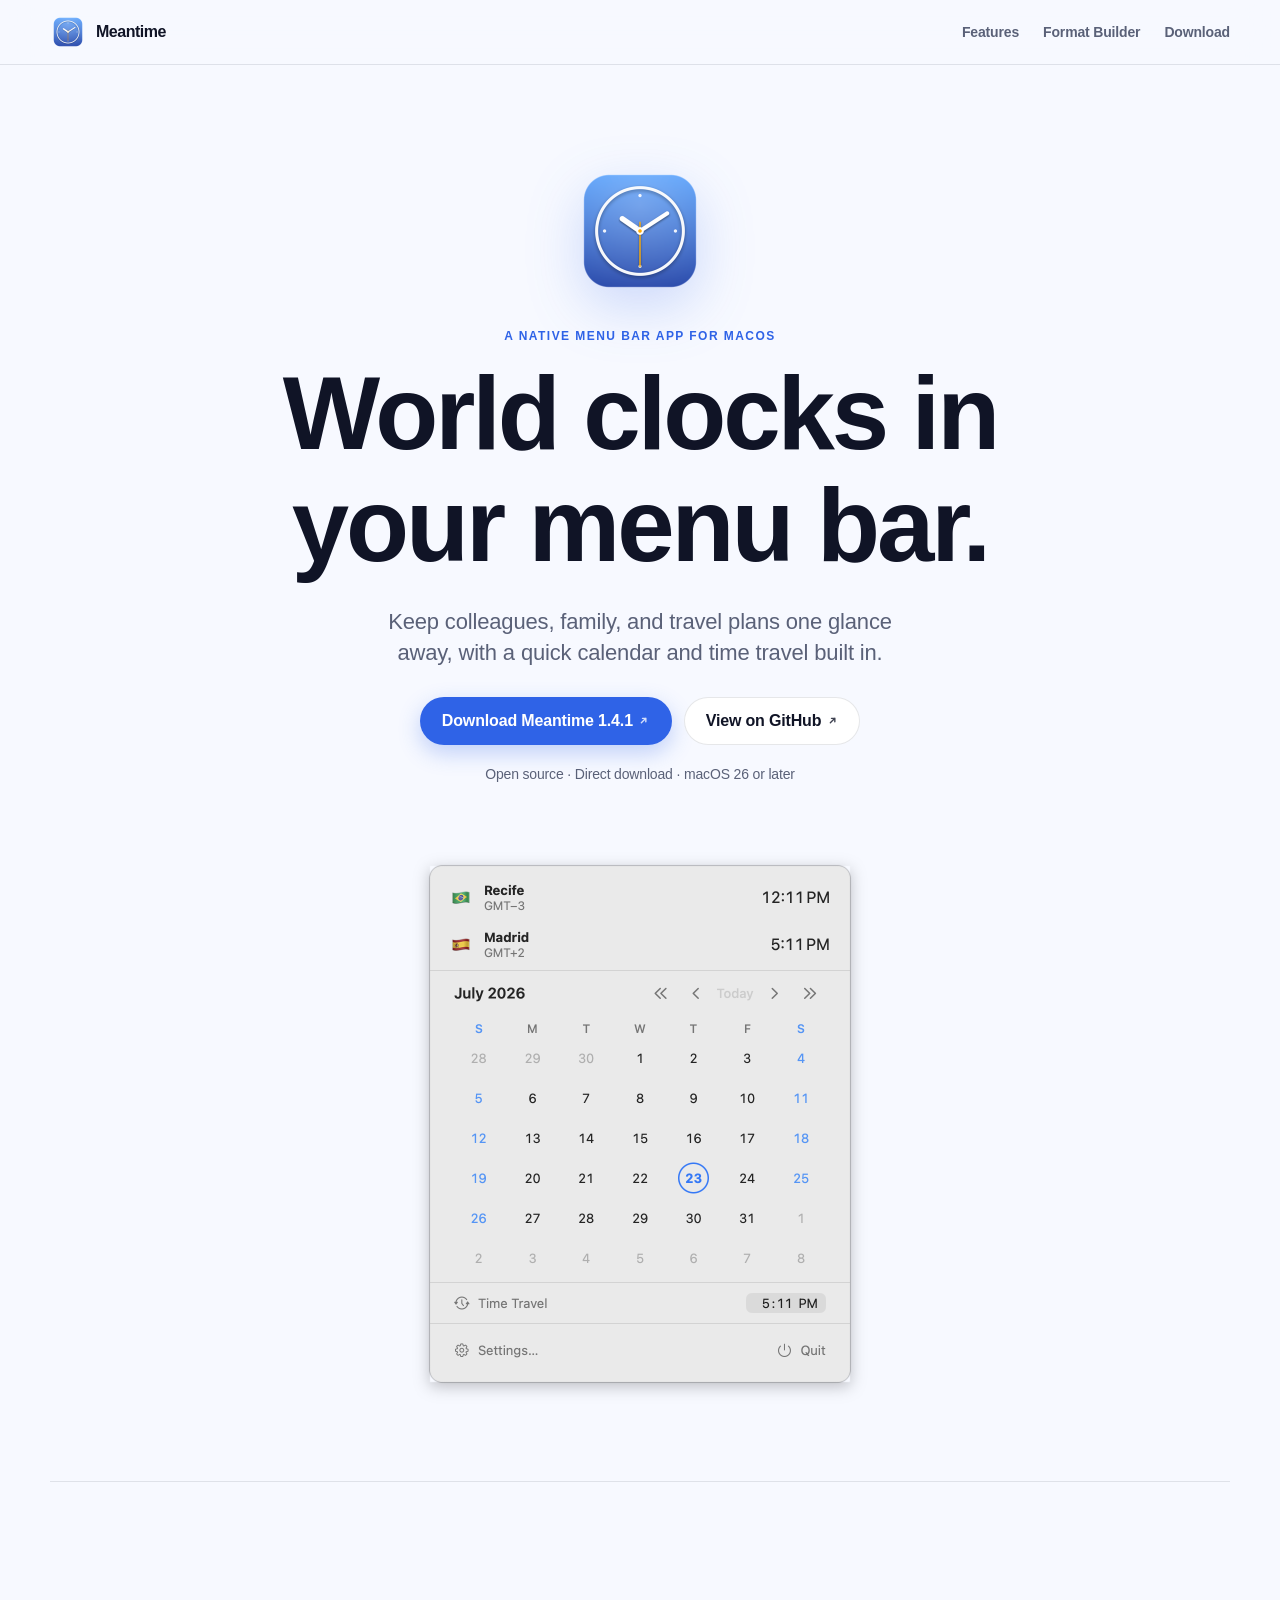
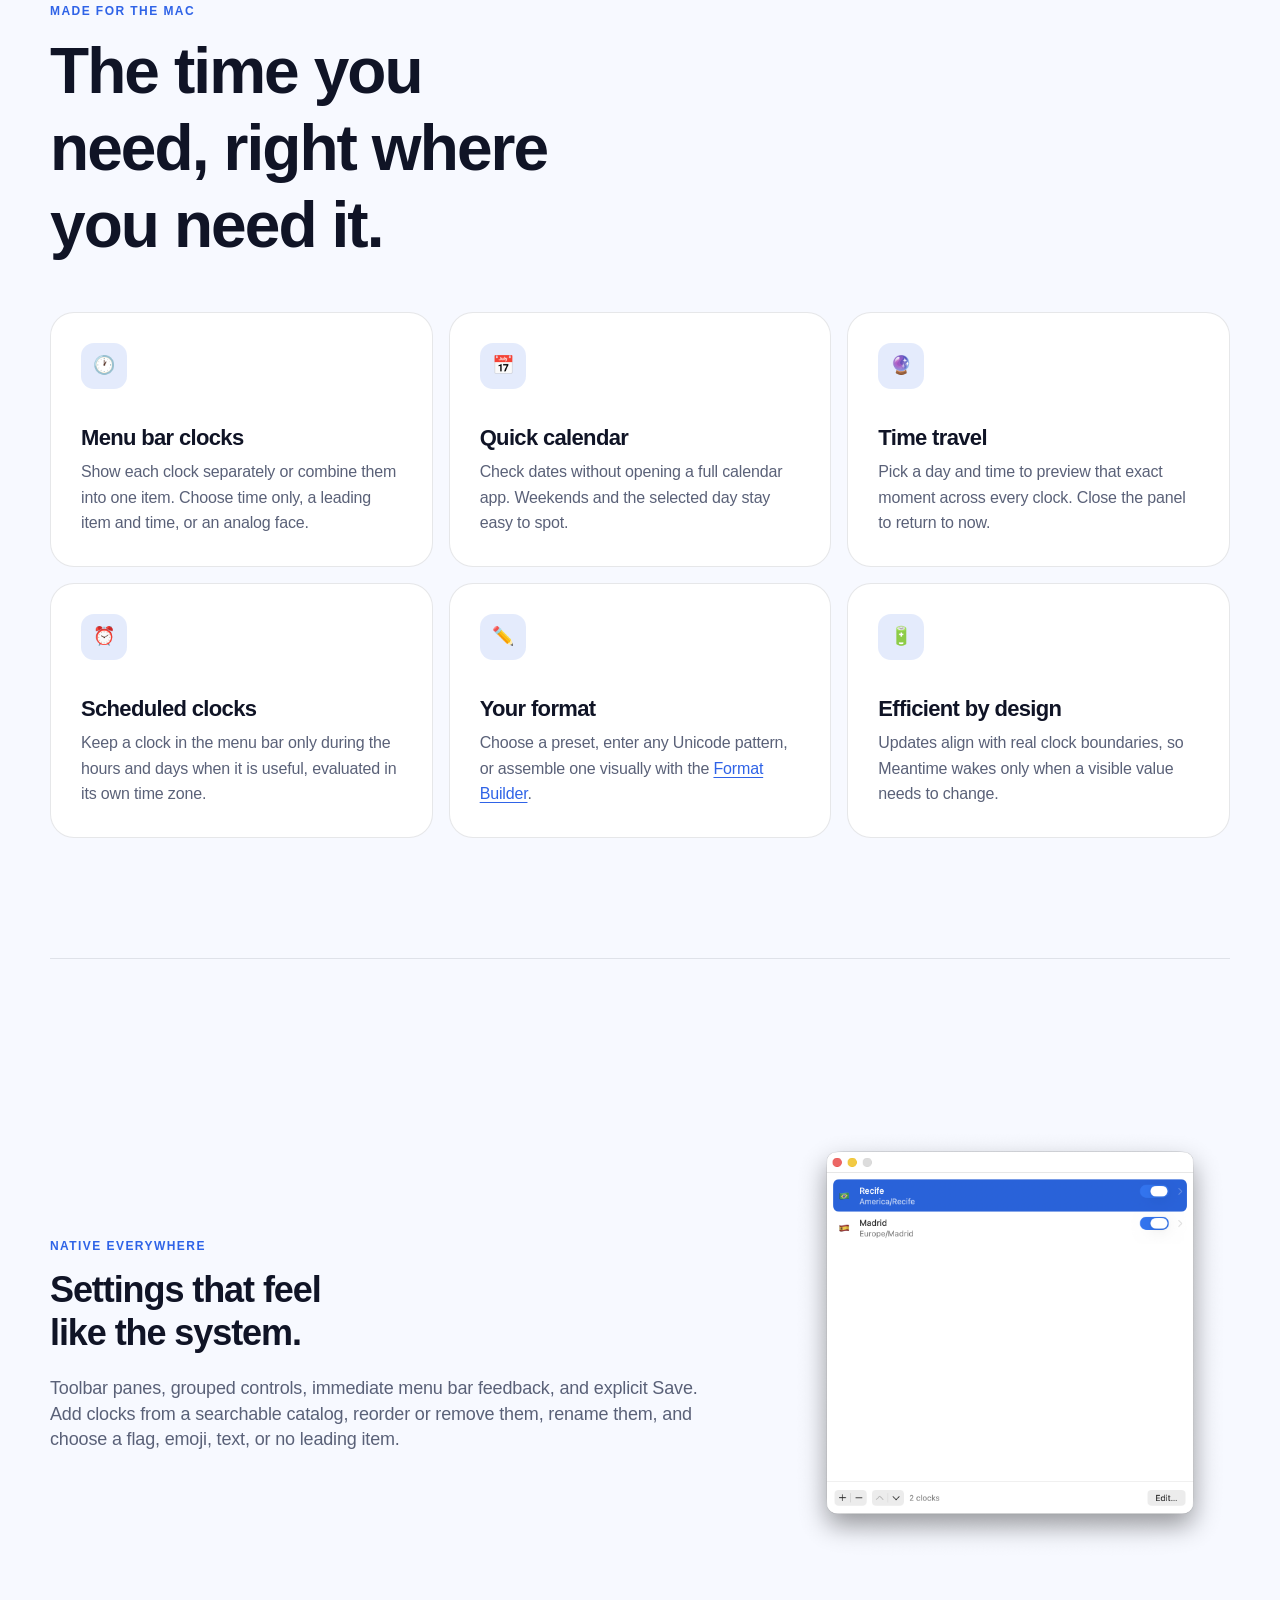
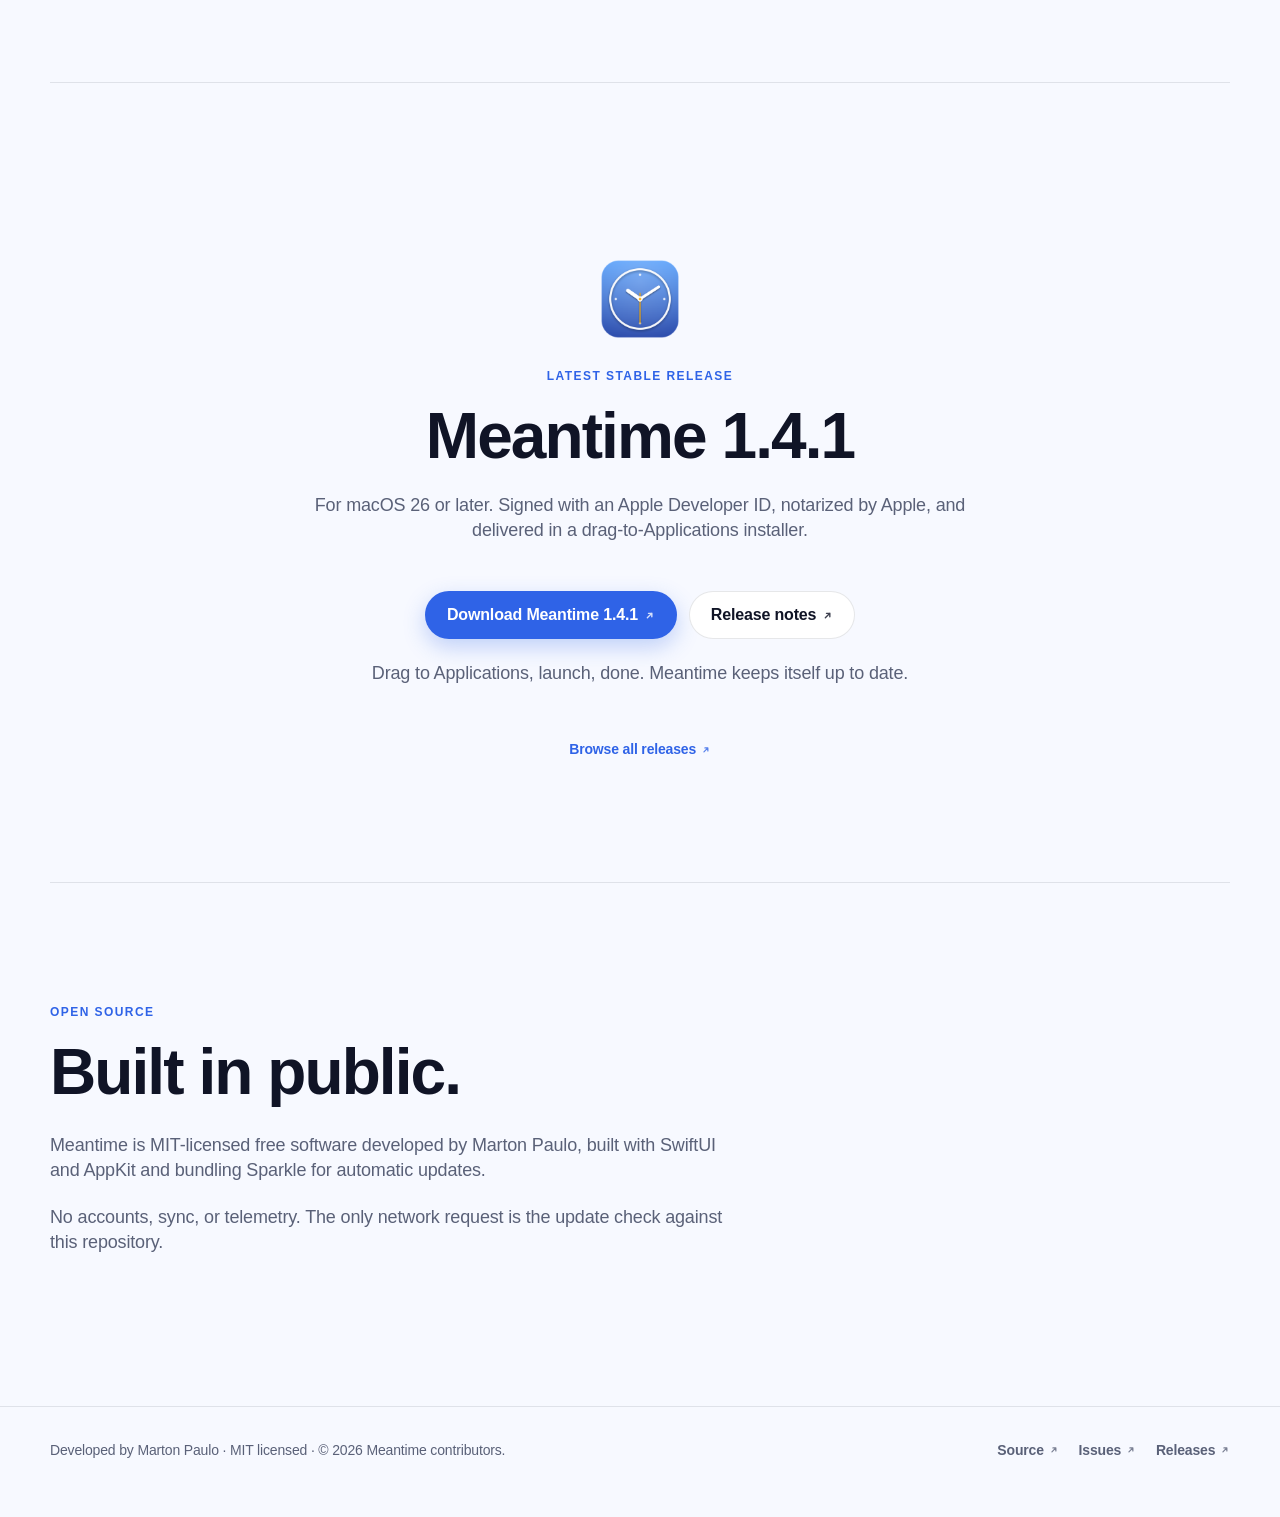
==== commit ab68be5e: "Span the header and footer across the viewport, not the container On a wide window the header was a " ====
--- a/docs/index.html
+++ b/docs/index.html
@@ -52,15 +52,17 @@
 <body>
   <a class="skip-link" href="#main">Skip to content</a>
   <header class="site-header" aria-label="Primary navigation">
-    <a class="brand" href="#top" aria-label="Meantime home" aria-current="page">
-      <img src="assets/app-icon-72.png" width="36" height="36" alt="">
-      <span>Meantime</span>
-    </a>
-    <nav aria-label="Page sections">
-      <a href="#features">Features</a>
-      <a href="format.html">Format Builder</a>
-      <a href="#download">Download</a>
-    </nav>
+    <div class="site-header-inner">
+      <a class="brand" href="#top" aria-label="Meantime home" aria-current="page">
+        <img src="assets/app-icon-72.png" width="36" height="36" alt="">
+        <span>Meantime</span>
+      </a>
+      <nav aria-label="Page sections">
+        <a href="#features">Features</a>
+        <a href="format.html">Format Builder</a>
+        <a href="#download">Download</a>
+      </nav>
+    </div>
   </header>
 
   <main id="main">
@@ -127,12 +129,14 @@
   </main>
 
   <footer class="site-footer">
-    <p>Developed by Marton Paulo · MIT licensed · © 2026 Meantime contributors.</p>
-    <nav aria-label="Site links">
-      <a href="https://github.com/martonpaulo/meantime" rel="noopener">Source<svg class="external-icon" viewBox="0 0 12 12" width="12" height="12" fill="none" aria-hidden="true" focusable="false"><path d="M3.6 8.4 8.4 3.6M4.8 3.6h3.6v3.6" stroke="currentColor" stroke-width="1.5" stroke-linecap="round" stroke-linejoin="round"/></svg></a>
-      <a href="https://github.com/martonpaulo/meantime/issues" rel="noopener">Issues<svg class="external-icon" viewBox="0 0 12 12" width="12" height="12" fill="none" aria-hidden="true" focusable="false"><path d="M3.6 8.4 8.4 3.6M4.8 3.6h3.6v3.6" stroke="currentColor" stroke-width="1.5" stroke-linecap="round" stroke-linejoin="round"/></svg></a>
-      <a href="https://github.com/martonpaulo/meantime/releases" rel="noopener">Releases<svg class="external-icon" viewBox="0 0 12 12" width="12" height="12" fill="none" aria-hidden="true" focusable="false"><path d="M3.6 8.4 8.4 3.6M4.8 3.6h3.6v3.6" stroke="currentColor" stroke-width="1.5" stroke-linecap="round" stroke-linejoin="round"/></svg></a>
-    </nav>
+    <div class="site-footer-inner">
+      <p>Developed by Marton Paulo · MIT licensed · © 2026 Meantime contributors.</p>
+      <nav aria-label="Site links">
+        <a href="https://github.com/martonpaulo/meantime" rel="noopener">Source<svg class="external-icon" viewBox="0 0 12 12" width="12" height="12" fill="none" aria-hidden="true" focusable="false"><path d="M3.6 8.4 8.4 3.6M4.8 3.6h3.6v3.6" stroke="currentColor" stroke-width="1.5" stroke-linecap="round" stroke-linejoin="round"/></svg></a>
+        <a href="https://github.com/martonpaulo/meantime/issues" rel="noopener">Issues<svg class="external-icon" viewBox="0 0 12 12" width="12" height="12" fill="none" aria-hidden="true" focusable="false"><path d="M3.6 8.4 8.4 3.6M4.8 3.6h3.6v3.6" stroke="currentColor" stroke-width="1.5" stroke-linecap="round" stroke-linejoin="round"/></svg></a>
+        <a href="https://github.com/martonpaulo/meantime/releases" rel="noopener">Releases<svg class="external-icon" viewBox="0 0 12 12" width="12" height="12" fill="none" aria-hidden="true" focusable="false"><path d="M3.6 8.4 8.4 3.6M4.8 3.6h3.6v3.6" stroke="currentColor" stroke-width="1.5" stroke-linecap="round" stroke-linejoin="round"/></svg></a>
+      </nav>
+    </div>
   </footer>
 </body>
 </html>
--- a/docs/styles/main.css
+++ b/docs/styles/main.css
@@ -126,13 +126,18 @@
   opacity: 0.8;
 }
 
+/* The header's background, blur and hairline span the viewport; only its
+   contents sit in the container, so the brand keeps the same left edge as every
+   section below it. The footer's rule is drawn the same way. */
 .site-header {
   position: sticky; top: 0; z-index: 20;
-  display: flex; align-items: center; justify-content: space-between; gap: 12px 24px;
-  width: var(--page-width); margin: 0 auto; padding: 14px 0;
   background: color-mix(in srgb, var(--bg) 82%, transparent);
   backdrop-filter: blur(22px) saturate(1.4);
   border-bottom: 1px solid var(--line);
+}
+.site-header-inner {
+  display: flex; align-items: center; justify-content: space-between; gap: 12px 24px;
+  width: var(--page-width); margin-inline: auto; padding: 14px 0;
 }
 /* The wordmark is the site's name, not a navigation state: it stays --text on
    every page, so the lockup never changes colour as the visitor moves around. */
@@ -151,7 +156,7 @@
    name rather than a nav state, so it must not change colour with the route. */
 .site-header nav [aria-current="page"] { color: var(--accent); }
 
-main, .site-footer { width: var(--page-width); margin-inline: auto; }
+main { width: var(--page-width); margin-inline: auto; }
 main { flex: 1 0 auto; }
 .site-footer { margin-top: auto; }
 
@@ -264,9 +269,12 @@
 .link-row a { color: var(--accent); }
 
 .site-footer {
+  border-top: 1px solid var(--line);
+  color: var(--secondary); font-size: var(--text-sm);
+}
+.site-footer-inner {
   display: flex; justify-content: space-between; gap: 12px 30px; flex-wrap: wrap;
-  padding: 32px 0 56px; border-top: 1px solid var(--line);
-  color: var(--secondary); font-size: var(--text-sm);
+  width: var(--page-width); margin-inline: auto; padding: 32px 0 56px;
 }
 .site-footer p { margin: 0; }
 .site-footer nav { display: flex; flex-wrap: wrap; gap: 12px 20px; }
@@ -276,7 +284,7 @@
   :root { --page-width: min(100% - 28px, 1180px); --header-height: 99px; }
   /* The header keeps every destination on narrow screens: it wraps onto a
      second centred row rather than dropping links the visitor came for. */
-  .site-header { flex-wrap: wrap; justify-content: center; }
+  .site-header-inner { flex-wrap: wrap; justify-content: center; }
   .site-header nav { width: 100%; justify-content: center; flex-wrap: wrap; gap: 8px 18px; }
   .hero { padding-top: 68px; }
   .section { padding: 86px 0; }
@@ -285,7 +293,7 @@
   .showcase > .showcase-copy { order: -1; }
   .showcase > :not(.showcase-copy) { justify-self: center; max-height: 560px; }
   .feature-grid article { min-height: 210px; }
-  .site-footer { flex-direction: column; }
+  .site-footer-inner { flex-direction: column; }
 }
 
 @media (max-width: 520px) {
